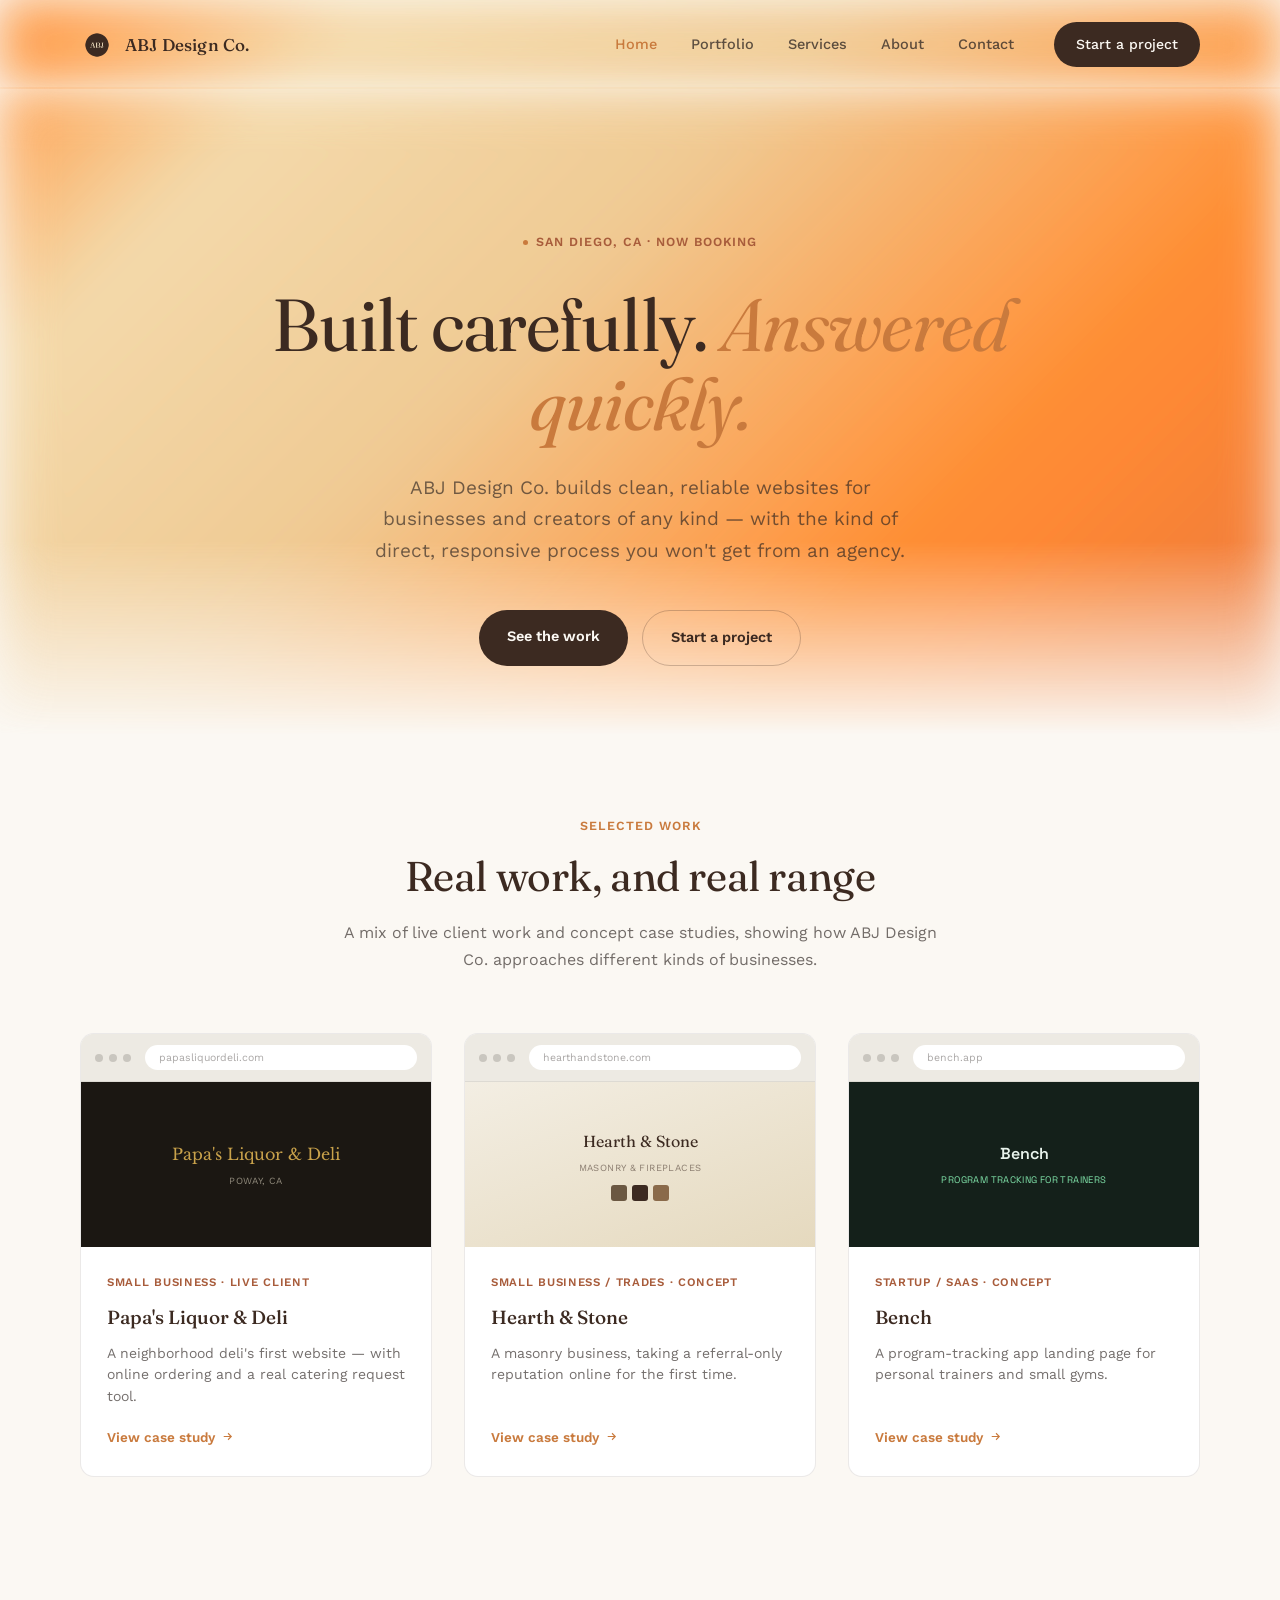
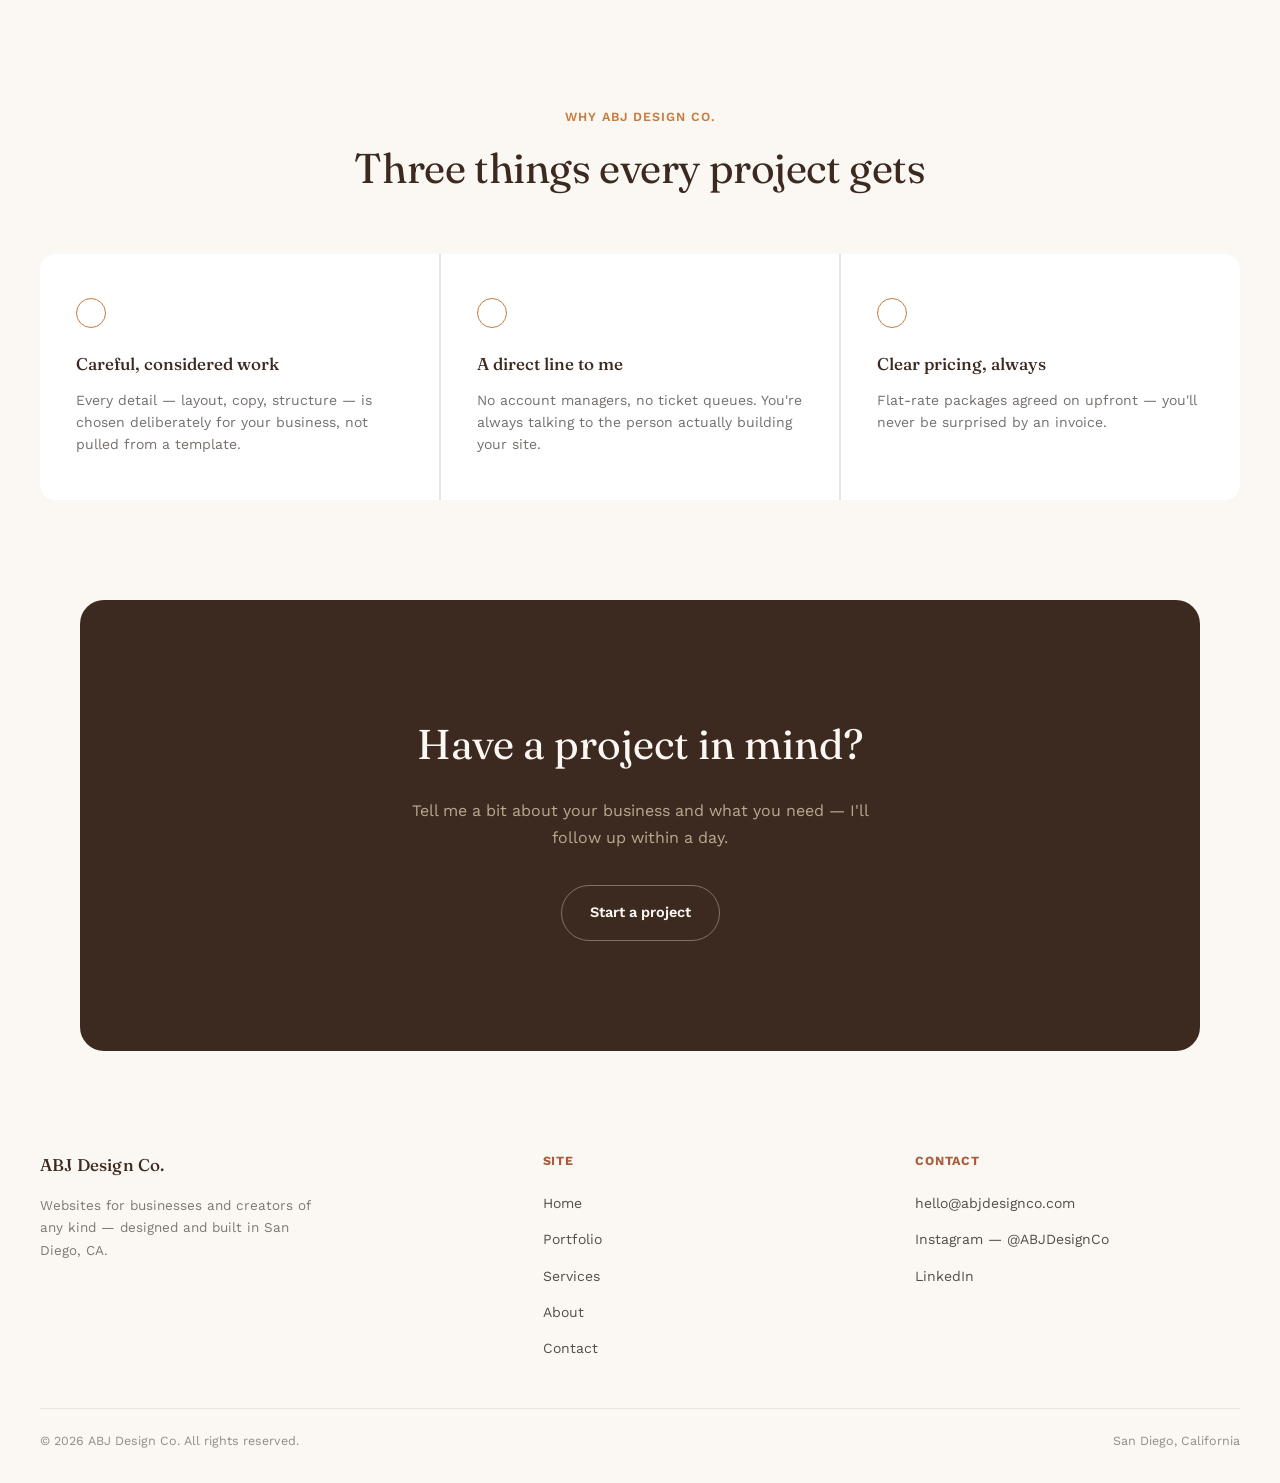
==== index.html @ 0cc5544b "Update index.html" ====
<!DOCTYPE html>
<html lang="en">
<head>
<meta charset="UTF-8">
<meta name="viewport" content="width=device-width, initial-scale=1.0">
<title>ABJ Design Co. — Built carefully. Answered quickly.</title>
<link rel="preconnect" href="https://fonts.googleapis.com">
<link href="https://fonts.googleapis.com/css2?family=Fraunces:ital,opsz,wght@0,9..144,300;0,9..144,400;0,9..144,500;0,9..144,600;1,9..144,400;1,9..144,500&family=Work+Sans:wght@300;400;500;600;700&family=Libre+Baskerville:ital,wght@0,400;0,700&family=Space+Grotesk:wght@400;500;600;700&display=swap" rel="stylesheet">
<style>
  :root{
    --espresso:#3C2A21; --deep-espresso:#241812; --warm-sand:#E4D3B4; --soft-tan:#D9C09C;
    --amber:#C97A3D; --muted-clay:#A85C3B; --cream:#FBF8F3; --charcoal:#2B2320;
    --paper:#FFFFFF; --line:rgba(60,42,33,0.10);
    --pd-gold:#C9A24B; --pd-dark:#1B1712;
    --bn-bg:#14201A; --bn-mint:#7FE0A8; --bn-text:#E8F3EC;

    /* semantic UI roles — aliased to the palette above by default (light mode).
       These are what get flipped for dark mode further down; the raw palette
       colors above stay fixed so the hero/header ombré never changes. */
    --ink:var(--espresso);
    --ink-invert:var(--cream);
    --ink-hover:var(--deep-espresso);
    --text-secondary:var(--charcoal);
    --surface-card:var(--paper);
    --border:var(--line);
    --border-strong:rgba(60,42,33,0.25);
    --header-wash:rgba(251,248,243,0.6);
    --banner-subtext:var(--warm-sand);
    --banner-outline-border:rgba(248,242,231,0.35);
    --banner-hover-overlay:rgba(255,255,255,0.06);
  }
  @media (prefers-color-scheme: dark){
    :root{
      --ink:#F1E4C8;
      --ink-invert:#15110D;
      --ink-hover:#E4D3B4;
      --text-secondary:#D9CBB3;
      --surface-card:#221A14;
      --border:rgba(228,211,180,0.14);
      --border-strong:rgba(228,211,180,0.28);
      --header-wash:rgba(21,17,13,0.55);
      --banner-subtext:#2A1D15;
      --banner-outline-border:rgba(42,29,21,0.4);
      --banner-hover-overlay:rgba(0,0,0,0.08);
    }
  }
  *{margin:0;padding:0;box-sizing:border-box;}
  html{scroll-behavior:smooth;}
  body{background:var(--ink-invert);color:var(--text-secondary);font-family:'Work Sans',sans-serif;line-height:1.65;-webkit-font-smoothing:antialiased;transition:background .3s ease, color .3s ease;}
  h1,h2,h3,.logo-word{font-family:'Fraunces',serif;}
  a{text-decoration:none;color:inherit;}
  .wrap{max-width:1200px;margin:0 auto;padding:0 40px;}
  a:focus-visible, button:focus-visible{outline:2px solid var(--amber);outline-offset:3px;}
  @media (prefers-reduced-motion: reduce){*{animation:none !important;transition:none !important;}}

  header{position:sticky;top:0;z-index:50;background:var(--header-wash);overflow:hidden;transition:background .3s ease;}
  header::before{
    content:'';position:absolute;inset:0;z-index:-1;
    background:linear-gradient(135deg, var(--amber) 0%, var(--warm-sand) 14%, var(--soft-tan) 32%, var(--amber) 55%, var(--muted-clay) 78%, var(--espresso) 100%);
    background-repeat:no-repeat;
    background-size:100% 1400px;
    background-position:center 0px;
    opacity:0.78;
    filter:blur(26px) saturate(190%);
    animation:blendShiftHeader 34s ease-in-out infinite;
  }
  .header-inner{display:flex;align-items:center;justify-content:space-between;padding:22px 40px;max-width:1200px;margin:0 auto;}
  .logo{display:flex;align-items:center;gap:11px;}
  .logo-badge{width:34px;height:34px;border-radius:50%;object-fit:cover;flex-shrink:0;}
  .logo-word{font-size:17px;font-weight:500;letter-spacing:0.01em;color:var(--ink);}
  nav{display:flex;align-items:center;gap:40px;}
  nav ul{list-style:none;display:flex;gap:34px;}
  nav a{font-size:14.5px;font-weight:500;color:var(--text-secondary);opacity:0.75;transition:opacity .2s ease;}
  nav a.active{opacity:1;color:var(--amber);}
  nav a:not(.nav-cta):hover{opacity:1;}
  .nav-cta{background:var(--ink);color:var(--ink-invert) !important;opacity:1 !important;padding:11px 22px;border-radius:100px;font-size:14px;transition:background .2s ease;}
  .nav-cta:hover{background:var(--ink-hover);}
  .mobile-toggle{display:none;background:none;border:none;cursor:pointer;padding:6px;}
  .mobile-toggle span{display:block;width:22px;height:1.5px;background:var(--ink);margin:5px 0;transition:transform .25s ease, opacity .2s ease;}
  .mobile-toggle.open span:nth-child(1){transform:translateY(6.5px) rotate(45deg);}
  .mobile-toggle.open span:nth-child(2){opacity:0;}
  .mobile-toggle.open span:nth-child(3){transform:translateY(-6.5px) rotate(-45deg);}
  .mobile-nav{display:none;flex-direction:column;padding:8px 40px 28px;border-top:1px solid var(--border);background:var(--ink-invert);}
  .mobile-nav.open{display:flex;}
  .mobile-nav a{padding:14px 0;font-size:15.5px;font-weight:500;color:var(--ink);border-bottom:1px solid var(--border);}
  .mobile-nav a.active{color:var(--amber);}
  .mobile-nav a.nav-cta{border-bottom:none;text-align:center;background:var(--ink);color:var(--ink-invert) !important;border-radius:100px;padding:14px;margin-top:16px;}

  .hero{padding:140px 40px 110px;text-align:center;position:relative;overflow:hidden;isolation:isolate;margin-top:-2px;}
  .eyebrow{display:inline-flex;align-items:center;gap:8px;font-size:12.5px;letter-spacing:0.08em;text-transform:uppercase;color:var(--muted-clay);font-weight:600;margin-bottom:32px;}
  .eyebrow-dot{width:5px;height:5px;border-radius:50%;background:var(--amber);}
  .hero h1{font-size:clamp(2.6rem,6vw,4.6rem);font-weight:400;line-height:1.08;color:var(--ink);max-width:820px;margin:0 auto 28px;letter-spacing:-0.015em;}
  .hero h1 .accent{font-style:italic;color:var(--amber);font-weight:400;}
  .hero p.lede{font-size:19px;color:var(--text-secondary);opacity:0.65;max-width:540px;margin:0 auto 44px;font-weight:400;}
  .hero-actions{display:flex;gap:14px;justify-content:center;flex-wrap:wrap;}
  .btn{display:inline-block;padding:15px 28px;font-size:14.5px;font-weight:600;border-radius:100px;transition:all .2s ease;}
  .btn-primary{background:var(--ink);color:var(--ink-invert);}
  .btn-primary:hover{background:var(--ink-hover);transform:translateY(-1px);}
  .btn-outline{border:1.5px solid var(--border-strong);color:var(--ink);}
  .btn-outline:hover{border-color:var(--ink);background:var(--surface-card);}

  /* --- hero ombré color blend background: uses the EXACT same gradient,
     background-size, and horizontal position as header::before, just offset
     vertically by the header's own height — so the two are truly one
     continuous image cut into two boxes, not two separately-faded blocks --- */
  .hero-blend{
    position:absolute;inset:0;z-index:-1;
    background:linear-gradient(135deg, var(--amber) 0%, var(--warm-sand) 14%, var(--soft-tan) 32%, var(--amber) 55%, var(--muted-clay) 78%, var(--espresso) 100%);
    background-repeat:no-repeat;
    background-size:100% 1400px;
    background-position:center -92px;
    opacity:0.78;
    filter:blur(26px) saturate(190%);
    animation:blendShiftHero 34s ease-in-out infinite;
    -webkit-mask-image:linear-gradient(to bottom, black 0%, black 66%, transparent 94%);
    mask-image:linear-gradient(to bottom, black 0%, black 66%, transparent 94%);
  }
  @keyframes blendShiftHeader{
    0%{background-position:center 0px;}
    50%{background-position:center 10px;}
    100%{background-position:center 0px;}
  }
  @keyframes blendShiftHero{
    0%{background-position:center -92px;}
    50%{background-position:center -82px;}
    100%{background-position:center -92px;}
  }

  .section-head{max-width:600px;margin:0 auto 60px;text-align:center;}
  .section-tag{font-size:12.5px;font-weight:600;letter-spacing:0.08em;text-transform:uppercase;color:var(--amber);margin-bottom:16px;display:block;}
  .section-head h2{font-size:clamp(1.9rem,3.6vw,2.6rem);color:var(--ink);font-weight:400;line-height:1.2;letter-spacing:-0.01em;}
  .section-head p{margin-top:18px;opacity:0.65;font-size:16px;}

  .work{padding:40px 40px 130px;}
  .work-grid{display:grid;grid-template-columns:repeat(3,1fr);gap:32px;max-width:1200px;margin:0 auto;}
  .work-card{background:var(--surface-card);border:1px solid var(--border);border-radius:14px;overflow:hidden;transition:transform .3s ease, box-shadow .3s ease;display:flex;flex-direction:column;}
  .work-card:hover{transform:translateY(-5px);box-shadow:0 24px 48px rgba(60,42,33,0.10);}

  /* browser-frame mockup */
  .browser{background:#EDEAE3;}
  .browser-bar{display:flex;align-items:center;gap:6px;padding:11px 14px;background:#EDEAE3;border-bottom:1px solid rgba(43,35,32,0.08);}
  .browser-dot{width:8px;height:8px;border-radius:50%;background:rgba(43,35,32,0.18);}
  .browser-url{flex:1;margin-left:8px;background:#fff;border-radius:20px;padding:4px 14px;font-size:10.5px;color:rgba(43,35,32,0.4);font-family:'Work Sans';white-space:nowrap;overflow:hidden;text-overflow:ellipsis;}
  .browser-screen{height:165px;position:relative;overflow:hidden;}

  /* mini-preview content per case study */
  .mini-pd{background:var(--pd-dark);height:100%;display:flex;flex-direction:column;align-items:center;justify-content:center;text-align:center;padding:14px;}
  .mini-pd .n{font-family:'Libre Baskerville',serif;color:var(--pd-gold);font-size:16px;margin-bottom:5px;}
  .mini-pd .t{color:rgba(243,234,211,0.55);font-size:9.5px;letter-spacing:0.04em;text-transform:uppercase;}

  .mini-hs{background:linear-gradient(160deg,#F3EEE3,#E5D9BE);height:100%;display:flex;flex-direction:column;align-items:center;justify-content:center;text-align:center;padding:14px;}
  .mini-hs .n{font-family:'Fraunces',serif;color:var(--espresso);font-size:16px;margin-bottom:5px;}
  .mini-hs .t{color:rgba(60,42,33,0.55);font-size:9.5px;letter-spacing:0.04em;text-transform:uppercase;}
  .mini-hs .swatches{display:flex;gap:5px;margin-top:10px;}
  .mini-hs .sw{width:16px;height:16px;border-radius:3px;}

  .mini-bn{background:var(--bn-bg);height:100%;display:flex;flex-direction:column;align-items:center;justify-content:center;text-align:center;padding:14px;font-family:'Space Grotesk',sans-serif;}
  .mini-bn .n{color:var(--bn-text);font-size:16px;font-weight:600;margin-bottom:5px;}
  .mini-bn .t{color:var(--bn-mint);font-size:9.5px;letter-spacing:0.04em;text-transform:uppercase;}

  .work-body{padding:26px 26px 28px;flex:1;display:flex;flex-direction:column;}
  .work-tag{font-size:11.5px;text-transform:uppercase;letter-spacing:0.06em;color:var(--muted-clay);font-weight:600;margin-bottom:10px;}
  .work-body h3{font-size:19px;color:var(--ink);font-weight:500;margin-bottom:9px;}
  .work-body p{font-size:14px;opacity:0.65;flex:1;line-height:1.55;}
  .work-link{margin-top:18px;font-size:13.5px;font-weight:600;color:var(--amber);display:inline-flex;align-items:center;gap:6px;}
  .work-link svg{width:13px;height:13px;transition:transform .2s ease;}
  .work-card:hover .work-link svg{transform:translateX(3px);}

  .how{padding:100px 40px;}
  .how-grid{display:grid;grid-template-columns:repeat(3,1fr);gap:2px;max-width:1200px;margin:0 auto;background:var(--border);border-radius:14px;overflow:hidden;}
  .how-item{background:var(--surface-card);padding:44px 36px;}
  .how-mark{width:30px;height:30px;border-radius:50%;border:1.5px solid var(--amber);margin-bottom:22px;}
  .how-item h3{font-size:17px;color:var(--ink);font-weight:500;margin-bottom:11px;}
  .how-item p{font-size:14px;opacity:0.65;line-height:1.6;}

  .cta-banner{padding:110px 40px;text-align:center;background:var(--ink);color:var(--ink-invert);border-radius:24px;max-width:1200px;margin:0 auto 40px;transition:background .3s ease, color .3s ease;}
  .cta-banner h2{font-size:clamp(1.9rem,3.8vw,2.6rem);font-weight:400;margin-bottom:20px;}
  .cta-banner p{max-width:460px;margin:0 auto 34px;opacity:0.75;color:var(--banner-subtext);font-size:16px;}
  .cta-banner .btn-outline{border-color:var(--banner-outline-border);color:var(--ink-invert);}
  .cta-banner .btn-outline:hover{border-color:var(--ink-invert);background:var(--banner-hover-overlay);}

  footer{padding:60px 40px 32px;}
  .footer-grid{max-width:1200px;margin:0 auto;display:grid;grid-template-columns:1.4fr 1fr 1fr;gap:48px;padding-bottom:36px;border-bottom:1px solid var(--border);}
  .footer-brand p{margin-top:14px;font-size:13.5px;opacity:0.6;max-width:280px;line-height:1.7;}
  footer h4{font-size:12.5px;text-transform:uppercase;letter-spacing:0.06em;color:var(--muted-clay);margin-bottom:18px;}
  footer ul{list-style:none;}
  footer li{margin-bottom:10px;}
  footer a{font-size:14px;opacity:0.8;}
  footer a:hover{opacity:1;color:var(--amber);}
  .footer-bottom{max-width:1200px;margin:0 auto;padding-top:22px;display:flex;justify-content:space-between;font-size:12.5px;opacity:0.5;flex-wrap:wrap;gap:12px;}

  @media (max-width:900px){
    nav{display:none;} .mobile-toggle{display:block;} .header-inner{padding:18px 24px;} .mobile-nav{padding:8px 24px 24px;}
    .hero{padding:64px 24px 48px;}
    .section-head{margin-bottom:36px;}
    .work{padding:16px 24px 56px;}
    .how{padding:56px 24px;}
    .cta-banner{padding:56px 24px;}
    footer{padding:40px 24px 24px;}
    .work-grid,.how-grid{grid-template-columns:1fr;}
    .footer-grid{grid-template-columns:1fr;gap:32px;}
    .cta-banner{border-radius:0;margin:0;}
  }
</style>
</head>
<body>

<header>
  <div class="header-inner">
    <a href="index.html" class="logo">
      <img src="images/abj-icon-mark.png" alt="ABJ Design Co. logo" class="logo-badge">
      <span class="logo-word">ABJ Design Co.</span>
    </a>
    <nav>
      <ul>
        <li><a href="index.html" class="active">Home</a></li>
        <li><a href="portfolio.html">Portfolio</a></li>
        <li><a href="services.html">Services</a></li>
        <li><a href="about.html">About</a></li>
        <li><a href="contact.html">Contact</a></li>
      </ul>
      <a href="contact.html" class="nav-cta">Start a project</a>
    </nav>
    <button class="mobile-toggle" aria-label="Menu" aria-expanded="false" aria-controls="mobile-nav"><span></span><span></span><span></span></button>
  </div>
  <div class="mobile-nav" id="mobile-nav">
    <a href="index.html" class="active">Home</a>
    <a href="portfolio.html">Portfolio</a>
    <a href="services.html">Services</a>
    <a href="about.html">About</a>
    <a href="contact.html">Contact</a>
    <a href="contact.html" class="nav-cta">Start a project</a>
  </div>
</header>

<main>

<section class="hero">
  <div class="hero-blend" aria-hidden="true"></div>
  <span class="eyebrow"><span class="eyebrow-dot"></span>San Diego, CA · Now booking</span>
  <h1>Built carefully. <span class="accent">Answered quickly.</span></h1>
  <p class="lede">ABJ Design Co. builds clean, reliable websites for businesses and creators of any kind — with the kind of direct, responsive process you won't get from an agency.</p>
  <div class="hero-actions">
    <a href="portfolio.html" class="btn btn-primary">See the work</a>
    <a href="contact.html" class="btn btn-outline">Start a project</a>
  </div>
</section>

<section class="work">
  <div class="wrap">
    <div class="section-head">
      <span class="section-tag">Selected work</span>
      <h2>Real work, and real range</h2>
      <p>A mix of live client work and concept case studies, showing how ABJ Design Co. approaches different kinds of businesses.</p>
    </div>
    <div class="work-grid">

      <a href="portfolio.html#papas" class="work-card">
        <div class="browser">
          <div class="browser-bar">
            <div class="browser-dot"></div><div class="browser-dot"></div><div class="browser-dot"></div>
            <div class="browser-url">papasliquordeli.com</div>
          </div>
          <div class="browser-screen">
            <div class="mini-pd">
              <div class="n">Papa's Liquor & Deli</div>
              <div class="t">Poway, CA</div>
            </div>
          </div>
        </div>
        <div class="work-body">
          <span class="work-tag">Small business · Live client</span>
          <h3>Papa's Liquor & Deli</h3>
          <p>A neighborhood deli's first website — with online ordering and a real catering request tool.</p>
          <span class="work-link">View case study <svg viewBox="0 0 24 24" fill="none" stroke="currentColor" stroke-width="2"><path d="M5 12h14M13 6l6 6-6 6"/></svg></span>
        </div>
      </a>

      <a href="portfolio.html#hearth-stone" class="work-card">
        <div class="browser">
          <div class="browser-bar">
            <div class="browser-dot"></div><div class="browser-dot"></div><div class="browser-dot"></div>
            <div class="browser-url">hearthandstone.com</div>
          </div>
          <div class="browser-screen">
            <div class="mini-hs">
              <div class="n">Hearth & Stone</div>
              <div class="t">Masonry & Fireplaces</div>
              <div class="swatches">
                <div class="sw" style="background:#6B5842;"></div>
                <div class="sw" style="background:#3C2A21;"></div>
                <div class="sw" style="background:#8A6A4A;"></div>
              </div>
            </div>
          </div>
        </div>
        <div class="work-body">
          <span class="work-tag">Small business / trades · Concept</span>
          <h3>Hearth & Stone</h3>
          <p>A masonry business, taking a referral-only reputation online for the first time.</p>
          <span class="work-link">View case study <svg viewBox="0 0 24 24" fill="none" stroke="currentColor" stroke-width="2"><path d="M5 12h14M13 6l6 6-6 6"/></svg></span>
        </div>
      </a>

      <a href="portfolio.html#bench" class="work-card">
        <div class="browser">
          <div class="browser-bar">
            <div class="browser-dot"></div><div class="browser-dot"></div><div class="browser-dot"></div>
            <div class="browser-url">bench.app</div>
          </div>
          <div class="browser-screen">
            <div class="mini-bn">
              <div class="n">Bench</div>
              <div class="t">Program tracking for trainers</div>
            </div>
          </div>
        </div>
        <div class="work-body">
          <span class="work-tag">Startup / SaaS · Concept</span>
          <h3>Bench</h3>
          <p>A program-tracking app landing page for personal trainers and small gyms.</p>
          <span class="work-link">View case study <svg viewBox="0 0 24 24" fill="none" stroke="currentColor" stroke-width="2"><path d="M5 12h14M13 6l6 6-6 6"/></svg></span>
        </div>
      </a>

    </div>
  </div>
</section>

<section class="how">
  <div class="wrap">
    <div class="section-head">
      <span class="section-tag">Why ABJ Design Co.</span>
      <h2>Three things every project gets</h2>
    </div>
  </div>
  <div class="how-grid">
    <div class="how-item">
      <div class="how-mark"></div>
      <h3>Careful, considered work</h3>
      <p>Every detail — layout, copy, structure — is chosen deliberately for your business, not pulled from a template.</p>
    </div>
    <div class="how-item">
      <div class="how-mark"></div>
      <h3>A direct line to me</h3>
      <p>No account managers, no ticket queues. You're always talking to the person actually building your site.</p>
    </div>
    <div class="how-item">
      <div class="how-mark"></div>
      <h3>Clear pricing, always</h3>
      <p>Flat-rate packages agreed on upfront — you'll never be surprised by an invoice.</p>
    </div>
  </div>
</section>

<div class="wrap">
  <section class="cta-banner">
    <h2>Have a project in mind?</h2>
    <p>Tell me a bit about your business and what you need — I'll follow up within a day.</p>
    <a href="contact.html" class="btn btn-outline">Start a project</a>
  </section>
</div>

</main>

<footer>
  <div class="footer-grid">
    <div class="footer-brand">
      <span class="logo-word">ABJ Design Co.</span>
      <p>Websites for businesses and creators of any kind — designed and built in San Diego, CA.</p>
    </div>
    <div>
      <h4>Site</h4>
      <ul>
        <li><a href="index.html">Home</a></li>
        <li><a href="portfolio.html">Portfolio</a></li>
        <li><a href="services.html">Services</a></li>
        <li><a href="about.html">About</a></li>
        <li><a href="contact.html">Contact</a></li>
      </ul>
    </div>
    <div>
      <h4>Contact</h4>
      <ul>
        <li><a href="mailto:hello@abjdesignco.com">hello@abjdesignco.com</a></li>
        <li><a href="#">Instagram — @ABJDesignCo</a></li>
        <li><a href="#">LinkedIn</a></li>
      </ul>
    </div>
  </div>
  <div class="footer-bottom">
    <span>© 2026 ABJ Design Co. All rights reserved.</span>
    <span>San Diego, California</span>
  </div>
</footer>

<script>
  var toggleBtn = document.querySelector('.mobile-toggle');
  var mobileNav = document.getElementById('mobile-nav');
  toggleBtn.addEventListener('click', function(){
    var isOpen = mobileNav.classList.toggle('open');
    toggleBtn.classList.toggle('open', isOpen);
    toggleBtn.setAttribute('aria-expanded', isOpen ? 'true' : 'false');
  });
</script>
</body>
</html>
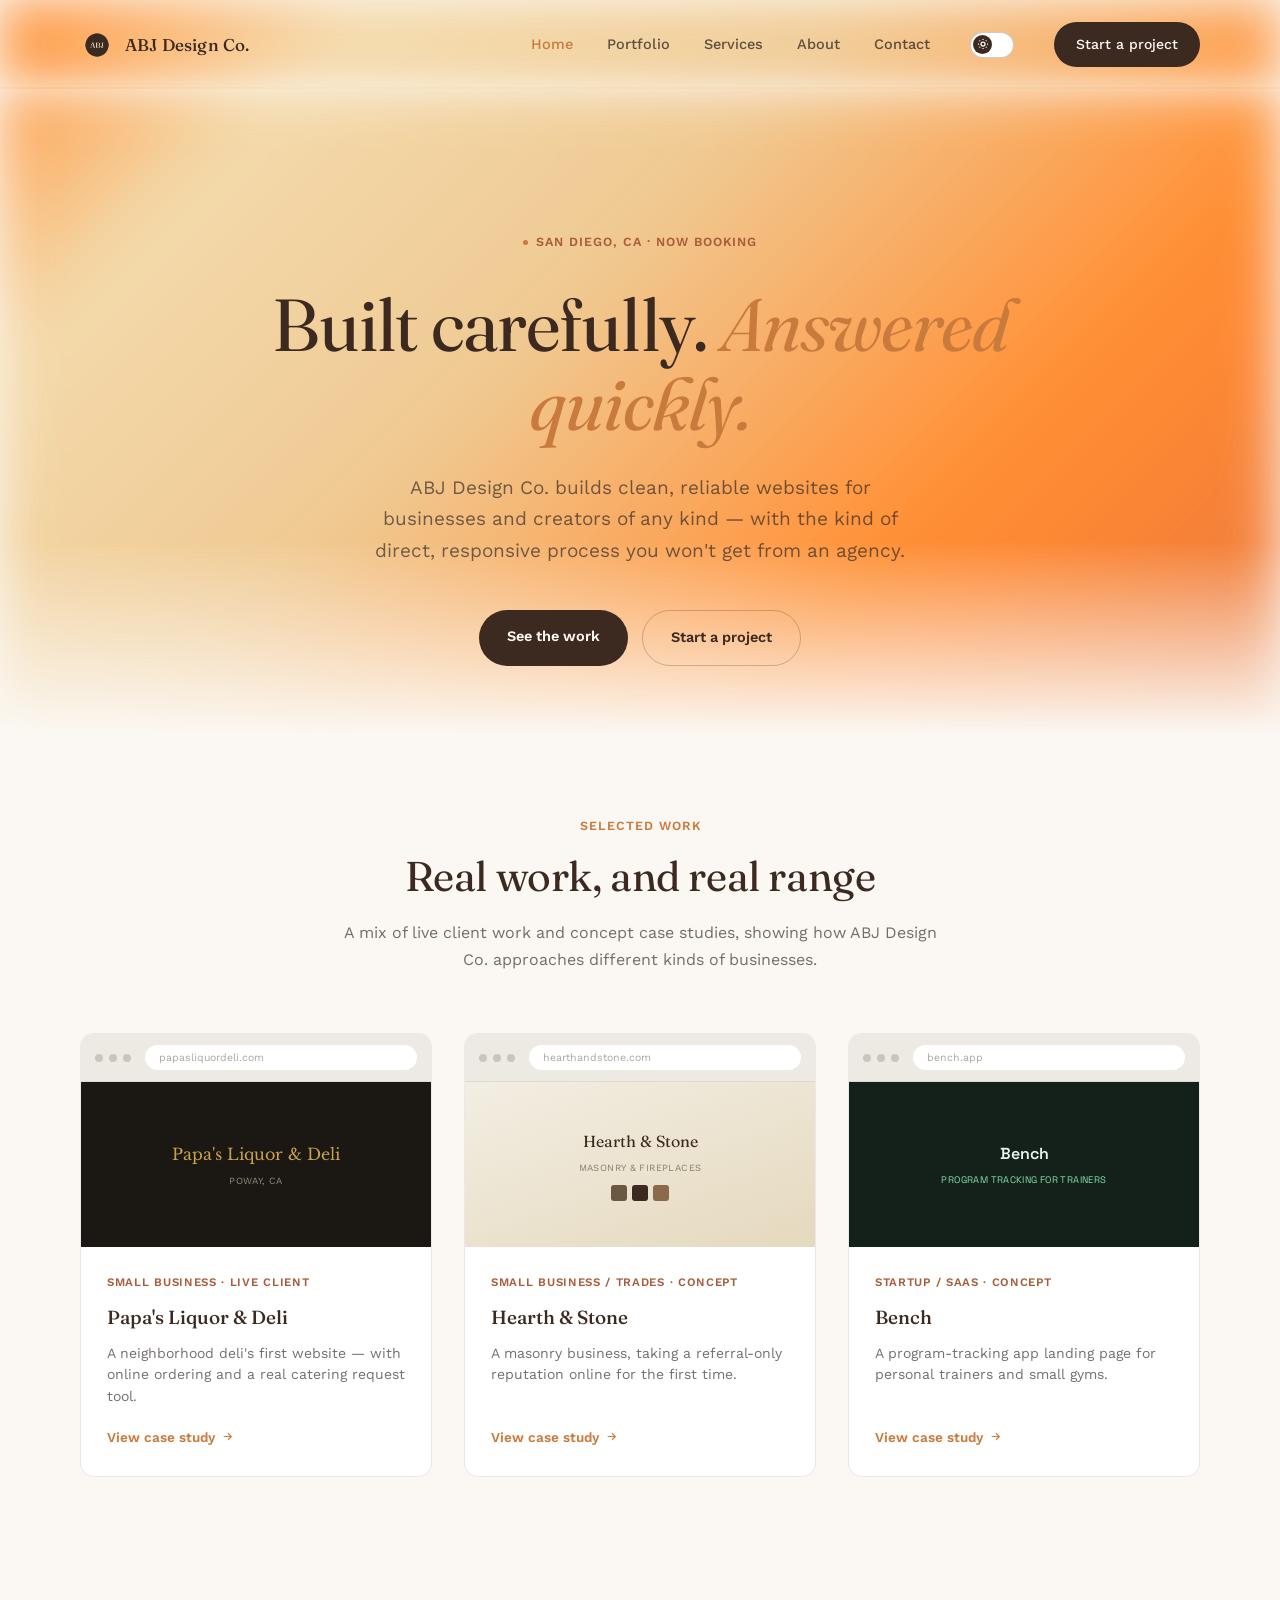
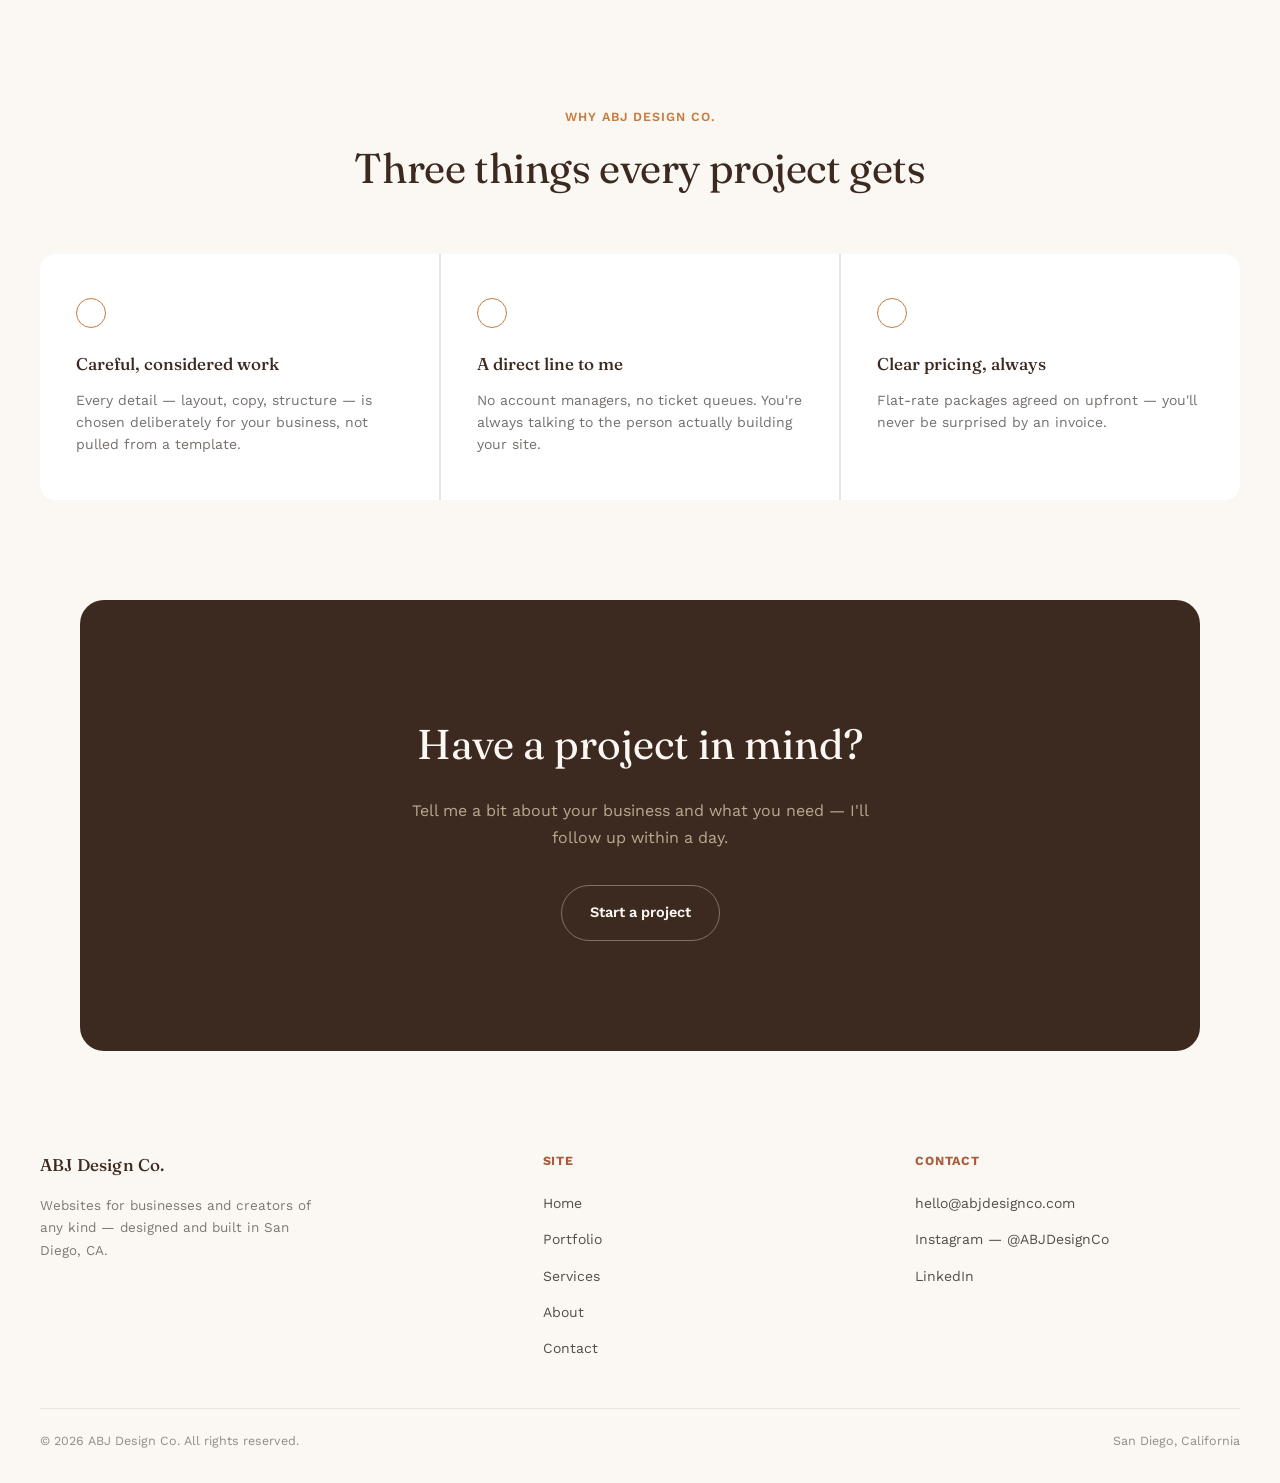
==== commit e8129196: "Update index.html" ====
--- a/index.html
+++ b/index.html
@@ -30,7 +30,7 @@
     --banner-hover-overlay:rgba(255,255,255,0.06);
   }
   @media (prefers-color-scheme: dark){
-    :root{
+    :root:not([data-theme="light"]){
       --ink:#F1E4C8;
       --ink-invert:#15110D;
       --ink-hover:#E4D3B4;
@@ -44,6 +44,20 @@
       --banner-hover-overlay:rgba(0,0,0,0.08);
     }
   }
+  /* manual override via the theme toggle — wins regardless of system setting */
+  :root[data-theme="dark"]{
+    --ink:#F1E4C8;
+    --ink-invert:#15110D;
+    --ink-hover:#E4D3B4;
+    --text-secondary:#D9CBB3;
+    --surface-card:#221A14;
+    --border:rgba(228,211,180,0.14);
+    --border-strong:rgba(228,211,180,0.28);
+    --header-wash:rgba(21,17,13,0.55);
+    --banner-subtext:#2A1D15;
+    --banner-outline-border:rgba(42,29,21,0.4);
+    --banner-hover-overlay:rgba(0,0,0,0.08);
+  }
   *{margin:0;padding:0;box-sizing:border-box;}
   html{scroll-behavior:smooth;}
   body{background:var(--ink-invert);color:var(--text-secondary);font-family:'Work Sans',sans-serif;line-height:1.65;-webkit-font-smoothing:antialiased;transition:background .3s ease, color .3s ease;}
@@ -75,6 +89,26 @@
   nav a:not(.nav-cta):hover{opacity:1;}
   .nav-cta{background:var(--ink);color:var(--ink-invert) !important;opacity:1 !important;padding:11px 22px;border-radius:100px;font-size:14px;transition:background .2s ease;}
   .nav-cta:hover{background:var(--ink-hover);}
+  .theme-toggle{
+    position:relative;width:44px;height:26px;border-radius:100px;border:1.5px solid var(--border-strong);
+    background:var(--surface-card);cursor:pointer;flex-shrink:0;padding:0;transition:background .3s ease, border-color .3s ease;
+  }
+  .theme-toggle .knob{
+    position:absolute;top:2px;left:2px;width:19px;height:19px;border-radius:50%;background:var(--ink);
+    display:flex;align-items:center;justify-content:center;transition:transform .3s ease, background .3s ease;
+  }
+  :root[data-theme="dark"] .theme-toggle .knob{transform:translateX(18px);}
+  @media (prefers-color-scheme: dark){
+    :root:not([data-theme="light"]) .theme-toggle .knob{transform:translateX(18px);}
+  }
+  .theme-toggle .knob svg{width:12px;height:12px;color:var(--ink-invert);}
+  .theme-toggle .icon-moon{display:none;}
+  :root[data-theme="dark"] .theme-toggle .icon-sun{display:none;}
+  :root[data-theme="dark"] .theme-toggle .icon-moon{display:block;}
+  @media (prefers-color-scheme: dark){
+    :root:not([data-theme="light"]) .theme-toggle .icon-sun{display:none;}
+    :root:not([data-theme="light"]) .theme-toggle .icon-moon{display:block;}
+  }
   .mobile-toggle{display:none;background:none;border:none;cursor:pointer;padding:6px;}
   .mobile-toggle span{display:block;width:22px;height:1.5px;background:var(--ink);margin:5px 0;transition:transform .25s ease, opacity .2s ease;}
   .mobile-toggle.open span:nth-child(1){transform:translateY(6.5px) rotate(45deg);}
@@ -85,6 +119,7 @@
   .mobile-nav a{padding:14px 0;font-size:15.5px;font-weight:500;color:var(--ink);border-bottom:1px solid var(--border);}
   .mobile-nav a.active{color:var(--amber);}
   .mobile-nav a.nav-cta{border-bottom:none;text-align:center;background:var(--ink);color:var(--ink-invert) !important;border-radius:100px;padding:14px;margin-top:16px;}
+  .mobile-theme-row{display:flex;align-items:center;justify-content:space-between;padding:14px 0;border-bottom:1px solid var(--border);font-size:15.5px;font-weight:500;color:var(--ink);}
 
   .hero{padding:140px 40px 110px;text-align:center;position:relative;overflow:hidden;isolation:isolate;margin-top:-2px;}
   .eyebrow{display:inline-flex;align-items:center;gap:8px;font-size:12.5px;letter-spacing:0.08em;text-transform:uppercase;color:var(--muted-clay);font-weight:600;margin-bottom:32px;}
@@ -219,6 +254,12 @@
         <li><a href="about.html">About</a></li>
         <li><a href="contact.html">Contact</a></li>
       </ul>
+      <button class="theme-toggle" id="themeToggle" aria-label="Toggle dark mode" type="button">
+        <span class="knob">
+          <svg class="icon-sun" viewBox="0 0 24 24" fill="none" stroke="currentColor" stroke-width="2.5"><circle cx="12" cy="12" r="4"/><path d="M12 2v2M12 20v2M4.9 4.9l1.4 1.4M17.7 17.7l1.4 1.4M2 12h2M20 12h2M4.9 19.1l1.4-1.4M17.7 6.3l1.4-1.4"/></svg>
+          <svg class="icon-moon" viewBox="0 0 24 24" fill="currentColor"><path d="M20.5 14.5A8.5 8.5 0 019.5 3.5a.5.5 0 00-.6-.6A9.5 9.5 0 1021.1 15.1a.5.5 0 00-.6-.6z"/></svg>
+        </span>
+      </button>
       <a href="contact.html" class="nav-cta">Start a project</a>
     </nav>
     <button class="mobile-toggle" aria-label="Menu" aria-expanded="false" aria-controls="mobile-nav"><span></span><span></span><span></span></button>
@@ -229,6 +270,15 @@
     <a href="services.html">Services</a>
     <a href="about.html">About</a>
     <a href="contact.html">Contact</a>
+    <div class="mobile-theme-row">
+      <span>Dark mode</span>
+      <button class="theme-toggle" id="themeToggleMobile" aria-label="Toggle dark mode" type="button">
+        <span class="knob">
+          <svg class="icon-sun" viewBox="0 0 24 24" fill="none" stroke="currentColor" stroke-width="2.5"><circle cx="12" cy="12" r="4"/><path d="M12 2v2M12 20v2M4.9 4.9l1.4 1.4M17.7 17.7l1.4 1.4M2 12h2M20 12h2M4.9 19.1l1.4-1.4M17.7 6.3l1.4-1.4"/></svg>
+          <svg class="icon-moon" viewBox="0 0 24 24" fill="currentColor"><path d="M20.5 14.5A8.5 8.5 0 019.5 3.5a.5.5 0 00-.6-.6A9.5 9.5 0 1021.1 15.1a.5.5 0 00-.6-.6z"/></svg>
+        </span>
+      </button>
+    </div>
     <a href="contact.html" class="nav-cta">Start a project</a>
   </div>
 </header>
@@ -402,6 +452,41 @@
     toggleBtn.classList.toggle('open', isOpen);
     toggleBtn.setAttribute('aria-expanded', isOpen ? 'true' : 'false');
   });
+
+  (function(){
+    var root = document.documentElement;
+    var STORAGE_KEY = 'abj-theme';
+    var systemDark = window.matchMedia('(prefers-color-scheme: dark)');
+
+    function currentTheme(){
+      var saved = localStorage.getItem(STORAGE_KEY);
+      if (saved === 'dark' || saved === 'light') return saved;
+      return systemDark.matches ? 'dark' : 'light';
+    }
+
+    function applyTheme(theme){
+      root.setAttribute('data-theme', theme);
+    }
+
+    // apply saved/system theme immediately on load
+    applyTheme(currentTheme());
+
+    // if the person hasn't manually chosen, keep following the system setting live
+    systemDark.addEventListener('change', function(){
+      if (!localStorage.getItem(STORAGE_KEY)) applyTheme(currentTheme());
+    });
+
+    function toggleTheme(){
+      var next = currentTheme() === 'dark' ? 'light' : 'dark';
+      localStorage.setItem(STORAGE_KEY, next);
+      applyTheme(next);
+    }
+
+    var desktopToggle = document.getElementById('themeToggle');
+    var mobileThemeToggle = document.getElementById('themeToggleMobile');
+    if (desktopToggle) desktopToggle.addEventListener('click', toggleTheme);
+    if (mobileThemeToggle) mobileThemeToggle.addEventListener('click', toggleTheme);
+  })();
 </script>
 </body>
 </html>
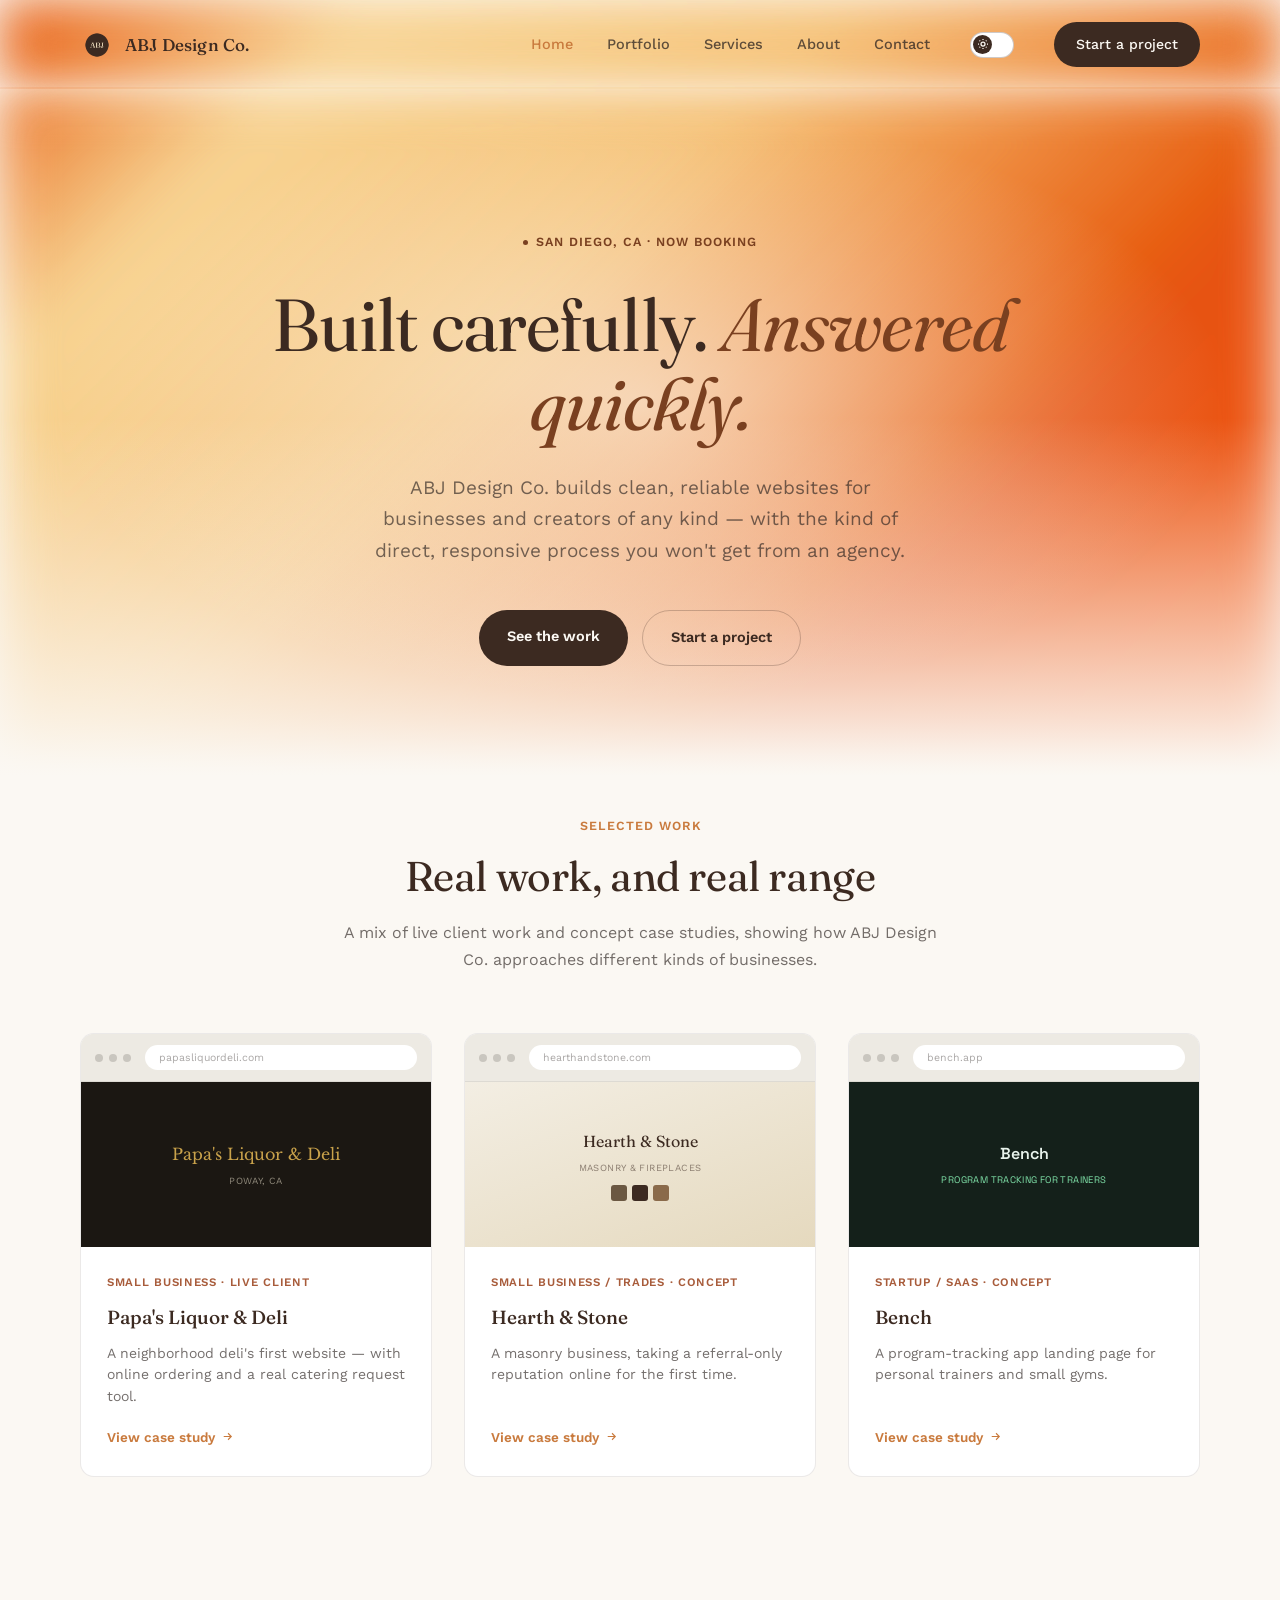
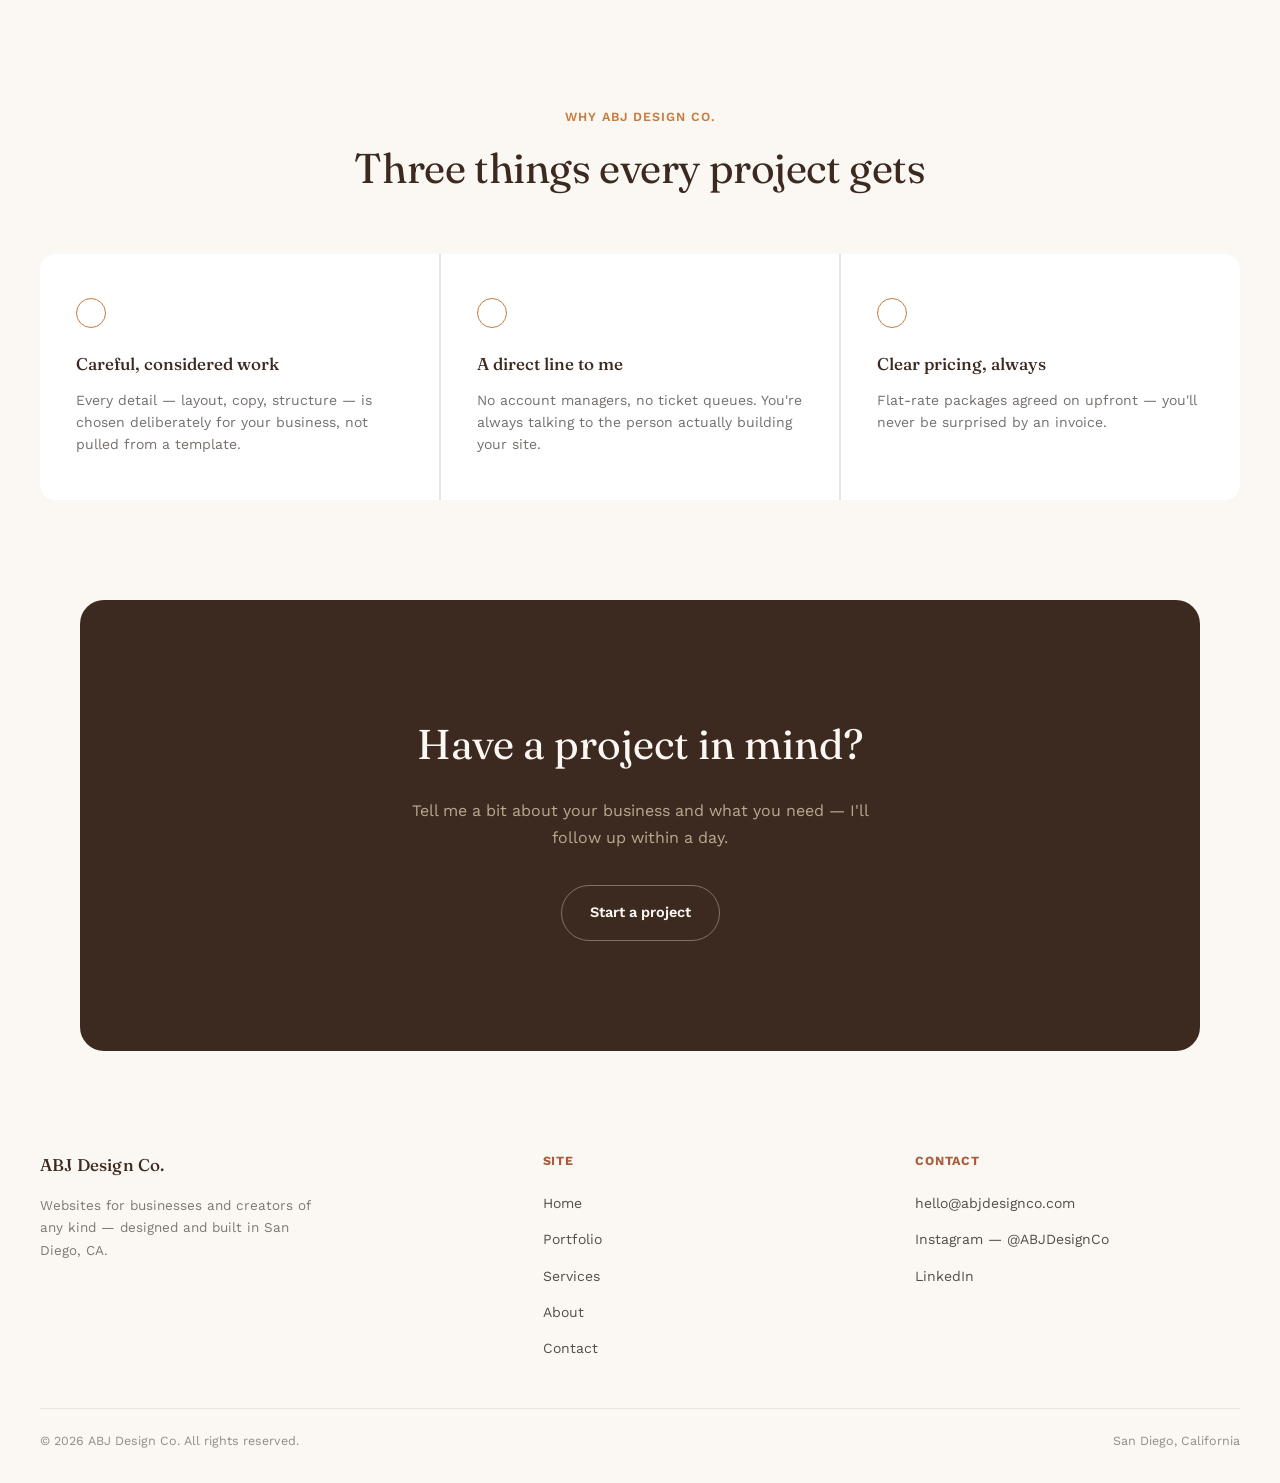
==== commit 333a852c: "Update index.html" ====
--- a/index.html
+++ b/index.html
@@ -13,6 +13,7 @@
     --paper:#FFFFFF; --line:rgba(60,42,33,0.10);
     --pd-gold:#C9A24B; --pd-dark:#1B1712;
     --bn-bg:#14201A; --bn-mint:#7FE0A8; --bn-text:#E8F3EC;
+    --rust:#9C5530;
 
     /* semantic UI roles — aliased to the palette above by default (light mode).
        These are what get flipped for dark mode further down; the raw palette
@@ -28,6 +29,10 @@
     --banner-subtext:var(--warm-sand);
     --banner-outline-border:rgba(248,242,231,0.35);
     --banner-hover-overlay:rgba(255,255,255,0.06);
+    --hero-accent:#7A4020;
+    --hero-scrim:rgba(251,248,243,0.62);
+    --blend-opacity:0.92;
+    --blend-saturate:225%;
   }
   @media (prefers-color-scheme: dark){
     :root:not([data-theme="light"]){
@@ -42,6 +47,10 @@
       --banner-subtext:#2A1D15;
       --banner-outline-border:rgba(42,29,21,0.4);
       --banner-hover-overlay:rgba(0,0,0,0.08);
+      --hero-accent:#E3A574;
+      --hero-scrim:rgba(21,17,13,0.56);
+      --blend-opacity:0.78;
+      --blend-saturate:198%;
     }
   }
   /* manual override via the theme toggle — wins regardless of system setting */
@@ -57,6 +66,10 @@
     --banner-subtext:#2A1D15;
     --banner-outline-border:rgba(42,29,21,0.4);
     --banner-hover-overlay:rgba(0,0,0,0.08);
+    --hero-accent:#E3A574;
+    --hero-scrim:rgba(21,17,13,0.56);
+    --blend-opacity:0.78;
+    --blend-saturate:198%;
   }
   *{margin:0;padding:0;box-sizing:border-box;}
   html{scroll-behavior:smooth;}
@@ -70,13 +83,13 @@
   header{position:sticky;top:0;z-index:50;background:var(--header-wash);overflow:hidden;transition:background .3s ease;}
   header::before{
     content:'';position:absolute;inset:0;z-index:-1;
-    background:linear-gradient(135deg, var(--amber) 0%, var(--warm-sand) 14%, var(--soft-tan) 32%, var(--amber) 55%, var(--muted-clay) 78%, var(--espresso) 100%);
+    background:linear-gradient(135deg, var(--rust) 0%, var(--warm-sand) 14%, var(--soft-tan) 32%, var(--rust) 55%, var(--muted-clay) 78%, var(--espresso) 100%);
     background-repeat:no-repeat;
     background-size:100% 1400px;
     background-position:center 0px;
-    opacity:0.78;
-    filter:blur(26px) saturate(190%);
-    animation:blendShiftHeader 34s ease-in-out infinite;
+    opacity:var(--blend-opacity);
+    filter:blur(26px) saturate(var(--blend-saturate));
+    animation:blendShiftHeader 20s ease-in-out infinite;
   }
   .header-inner{display:flex;align-items:center;justify-content:space-between;padding:22px 40px;max-width:1200px;margin:0 auto;}
   .logo{display:flex;align-items:center;gap:11px;}
@@ -122,10 +135,10 @@
   .mobile-theme-row{display:flex;align-items:center;justify-content:space-between;padding:14px 0;border-bottom:1px solid var(--border);font-size:15.5px;font-weight:500;color:var(--ink);}
 
   .hero{padding:140px 40px 110px;text-align:center;position:relative;overflow:hidden;isolation:isolate;margin-top:-2px;}
-  .eyebrow{display:inline-flex;align-items:center;gap:8px;font-size:12.5px;letter-spacing:0.08em;text-transform:uppercase;color:var(--muted-clay);font-weight:600;margin-bottom:32px;}
-  .eyebrow-dot{width:5px;height:5px;border-radius:50%;background:var(--amber);}
+  .eyebrow{display:inline-flex;align-items:center;gap:8px;font-size:12.5px;letter-spacing:0.08em;text-transform:uppercase;color:var(--hero-accent);font-weight:600;margin-bottom:32px;}
+  .eyebrow-dot{width:5px;height:5px;border-radius:50%;background:var(--hero-accent);}
   .hero h1{font-size:clamp(2.6rem,6vw,4.6rem);font-weight:400;line-height:1.08;color:var(--ink);max-width:820px;margin:0 auto 28px;letter-spacing:-0.015em;}
-  .hero h1 .accent{font-style:italic;color:var(--amber);font-weight:400;}
+  .hero h1 .accent{font-style:italic;color:var(--hero-accent);font-weight:400;}
   .hero p.lede{font-size:19px;color:var(--text-secondary);opacity:0.65;max-width:540px;margin:0 auto 44px;font-weight:400;}
   .hero-actions{display:flex;gap:14px;justify-content:center;flex-wrap:wrap;}
   .btn{display:inline-block;padding:15px 28px;font-size:14.5px;font-weight:600;border-radius:100px;transition:all .2s ease;}
@@ -140,24 +153,24 @@
      continuous image cut into two boxes, not two separately-faded blocks --- */
   .hero-blend{
     position:absolute;inset:0;z-index:-1;
-    background:linear-gradient(135deg, var(--amber) 0%, var(--warm-sand) 14%, var(--soft-tan) 32%, var(--amber) 55%, var(--muted-clay) 78%, var(--espresso) 100%);
+    background:linear-gradient(135deg, var(--rust) 0%, var(--warm-sand) 14%, var(--soft-tan) 32%, var(--rust) 55%, var(--muted-clay) 78%, var(--espresso) 100%);
     background-repeat:no-repeat;
     background-size:100% 1400px;
     background-position:center -92px;
-    opacity:0.78;
-    filter:blur(26px) saturate(190%);
-    animation:blendShiftHero 34s ease-in-out infinite;
-    -webkit-mask-image:linear-gradient(to bottom, black 0%, black 66%, transparent 94%);
-    mask-image:linear-gradient(to bottom, black 0%, black 66%, transparent 94%);
-  }
+    opacity:var(--blend-opacity);
+    filter:blur(26px) saturate(var(--blend-saturate));
+    animation:blendShiftHero 20s ease-in-out infinite;
+  }
+  .hero-fade{position:absolute;left:0;right:0;bottom:0;height:52%;z-index:-1;background:linear-gradient(to bottom, transparent 0%, var(--ink-invert) 100%);}
+  .hero-scrim{position:absolute;inset:0;z-index:-1;background:radial-gradient(ellipse 62% 58% at 50% 46%, var(--hero-scrim) 0%, transparent 74%);}
   @keyframes blendShiftHeader{
     0%{background-position:center 0px;}
-    50%{background-position:center 10px;}
+    50%{background-position:center 36px;}
     100%{background-position:center 0px;}
   }
   @keyframes blendShiftHero{
     0%{background-position:center -92px;}
-    50%{background-position:center -82px;}
+    50%{background-position:center -56px;}
     100%{background-position:center -92px;}
   }
 
@@ -287,6 +300,8 @@
 
 <section class="hero">
   <div class="hero-blend" aria-hidden="true"></div>
+  <div class="hero-fade" aria-hidden="true"></div>
+  <div class="hero-scrim" aria-hidden="true"></div>
   <span class="eyebrow"><span class="eyebrow-dot"></span>San Diego, CA · Now booking</span>
   <h1>Built carefully. <span class="accent">Answered quickly.</span></h1>
   <p class="lede">ABJ Design Co. builds clean, reliable websites for businesses and creators of any kind — with the kind of direct, responsive process you won't get from an agency.</p>
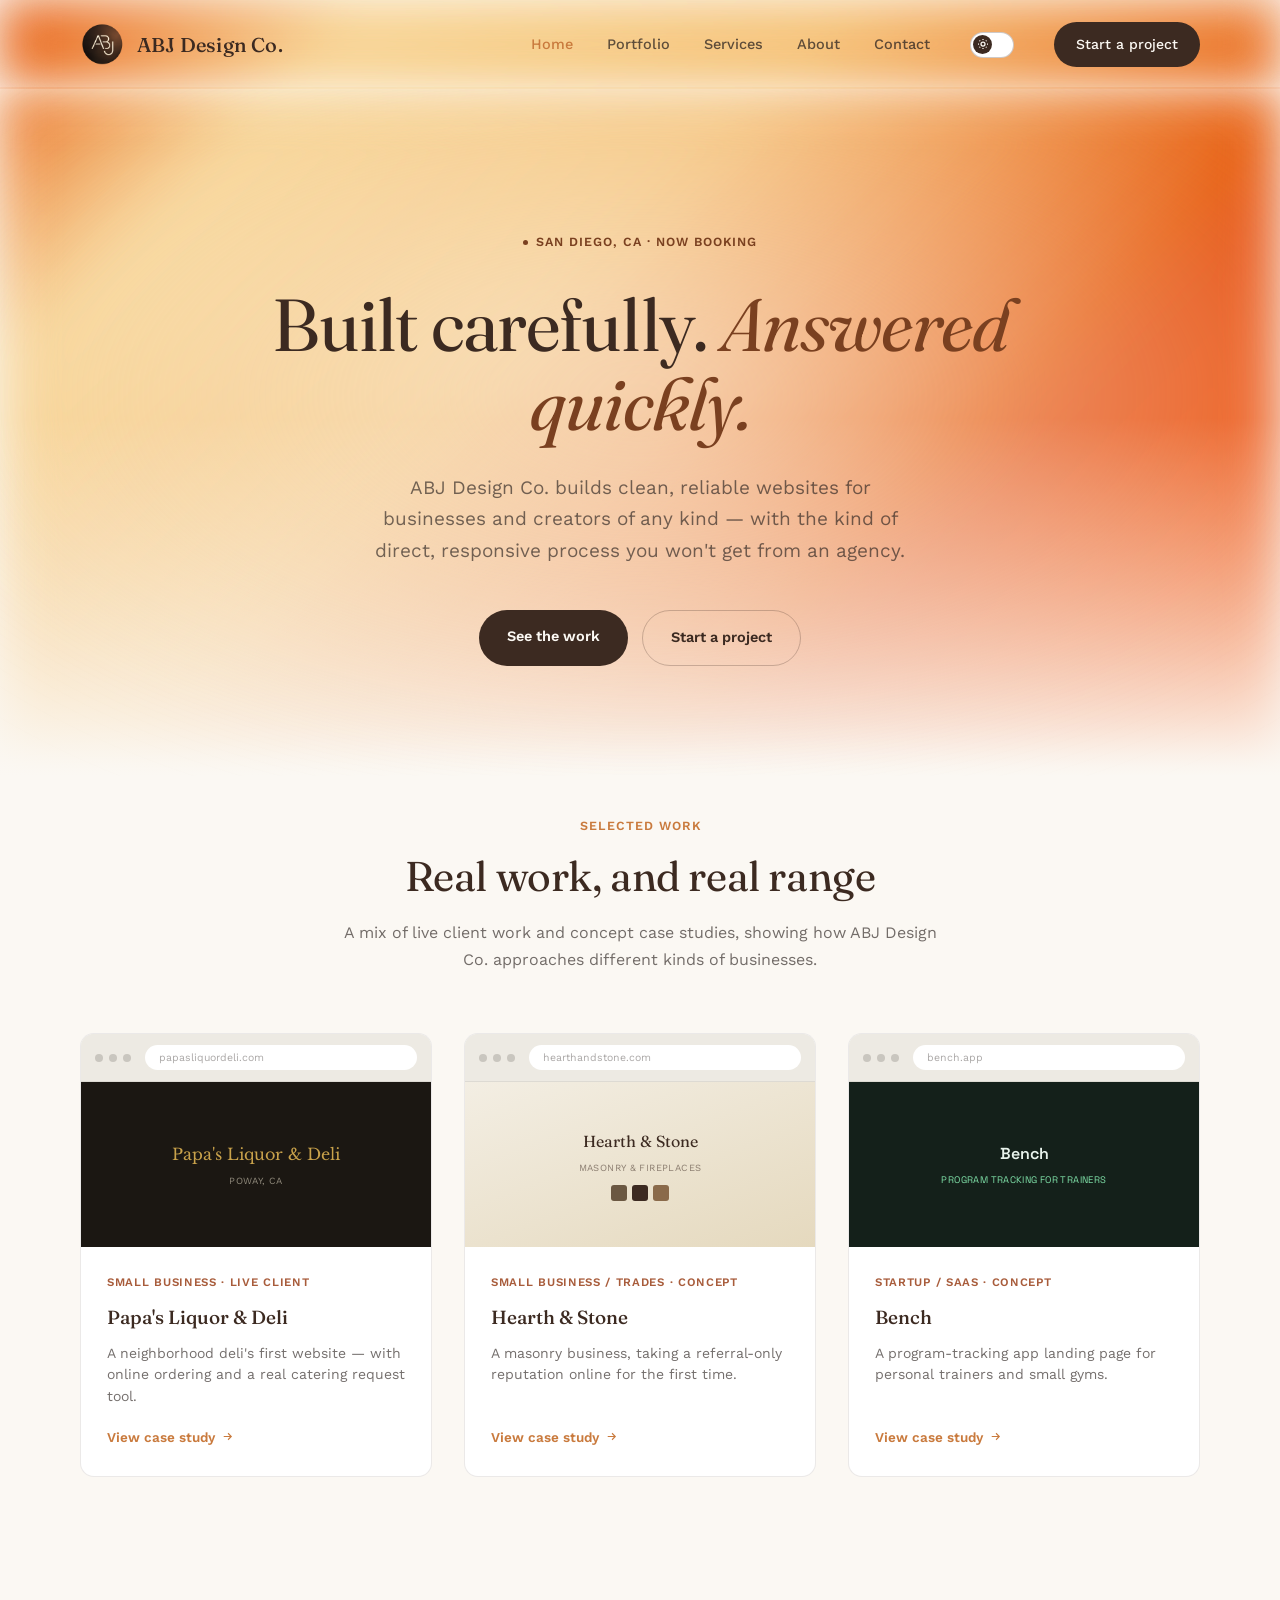
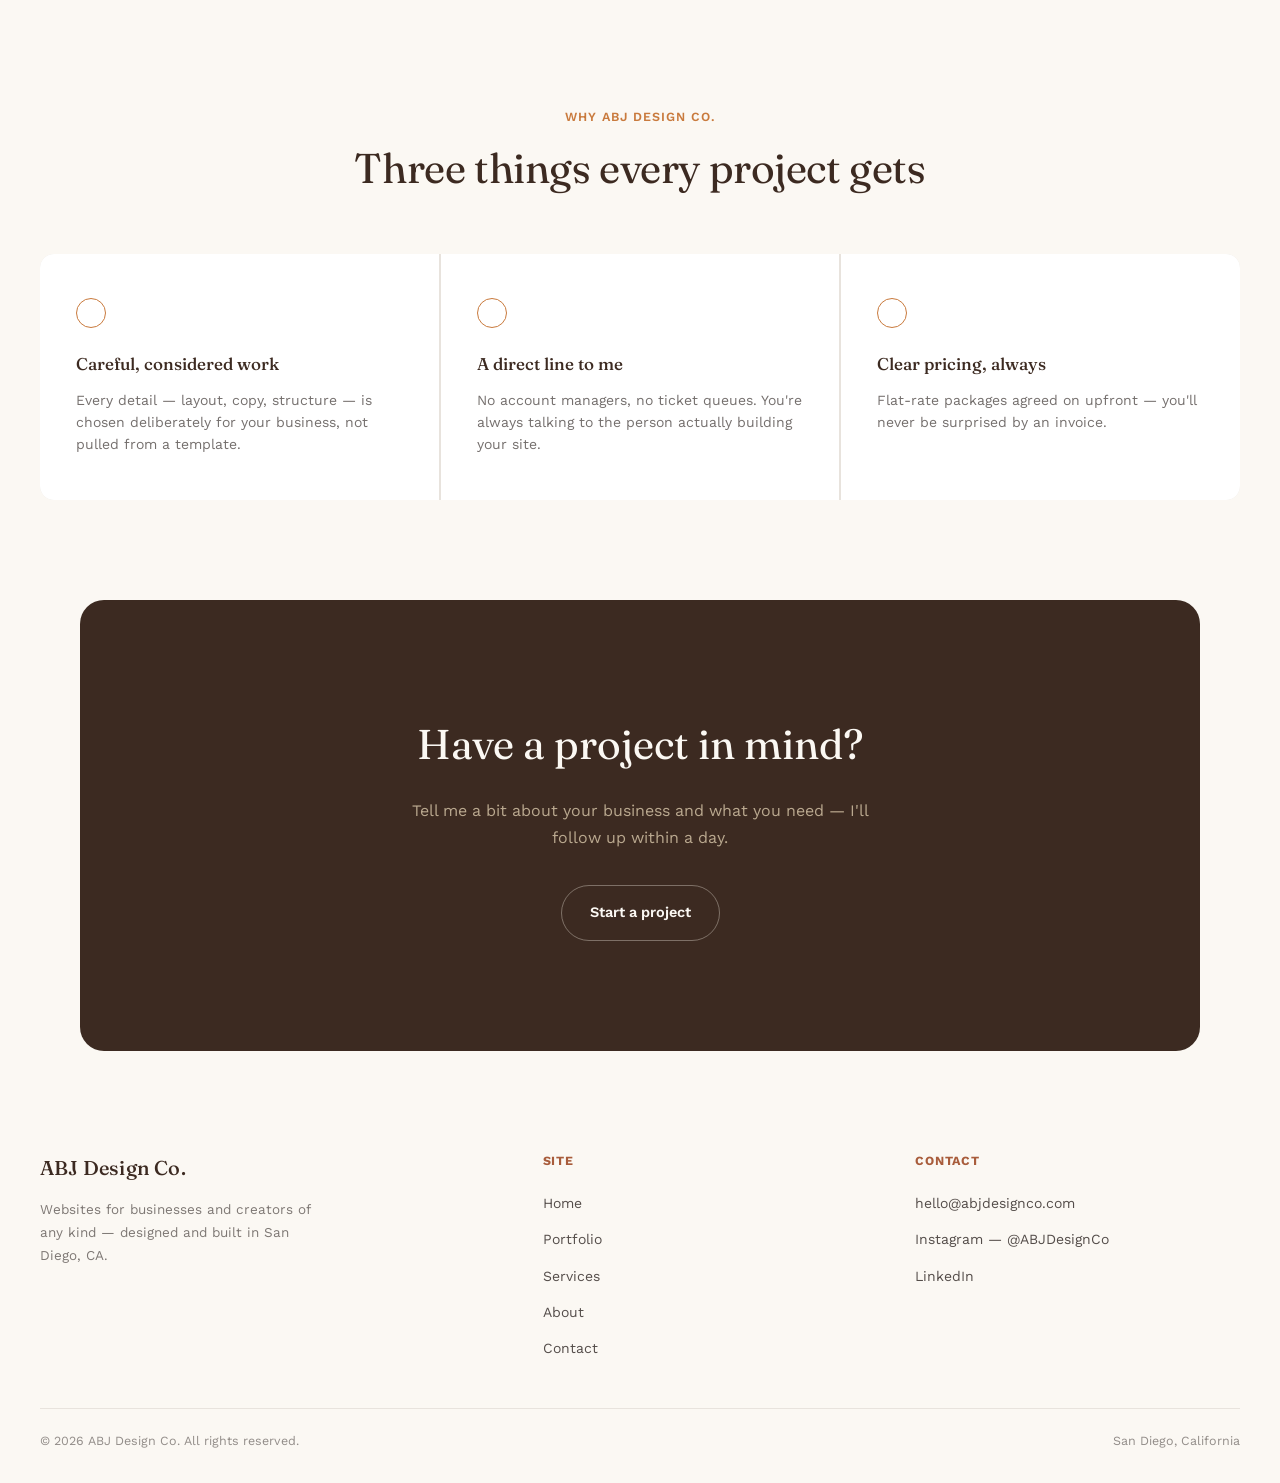
==== commit 78e8c906: "Update index.html" ====
--- a/index.html
+++ b/index.html
@@ -92,9 +92,9 @@
     animation:blendShiftHeader 20s ease-in-out infinite;
   }
   .header-inner{display:flex;align-items:center;justify-content:space-between;padding:22px 40px;max-width:1200px;margin:0 auto;}
-  .logo{display:flex;align-items:center;gap:11px;}
-  .logo-badge{width:34px;height:34px;border-radius:50%;object-fit:cover;flex-shrink:0;}
-  .logo-word{font-size:17px;font-weight:500;letter-spacing:0.01em;color:var(--ink);}
+  .logo{display:flex;align-items:center;gap:13px;}
+  .logo-badge{width:44px;height:44px;border-radius:50%;object-fit:cover;flex-shrink:0;}
+  .logo-word{font-size:20px;font-weight:500;letter-spacing:0.01em;color:var(--ink);}
   nav{display:flex;align-items:center;gap:40px;}
   nav ul{list-style:none;display:flex;gap:34px;}
   nav a{font-size:14.5px;font-weight:500;color:var(--text-secondary);opacity:0.75;transition:opacity .2s ease;}
@@ -162,7 +162,7 @@
     animation:blendShiftHero 20s ease-in-out infinite;
   }
   .hero-fade{position:absolute;left:0;right:0;bottom:0;height:52%;z-index:-1;background:linear-gradient(to bottom, transparent 0%, var(--ink-invert) 100%);}
-  .hero-scrim{position:absolute;inset:0;z-index:-1;background:radial-gradient(ellipse 62% 58% at 50% 46%, var(--hero-scrim) 0%, transparent 74%);}
+  .hero-scrim{position:absolute;inset:-15%;z-index:-1;background:radial-gradient(ellipse 55% 50% at 50% 46%, var(--hero-scrim) 0%, transparent 88%);filter:blur(55px);}
   @keyframes blendShiftHeader{
     0%{background-position:center 0px;}
     50%{background-position:center 36px;}
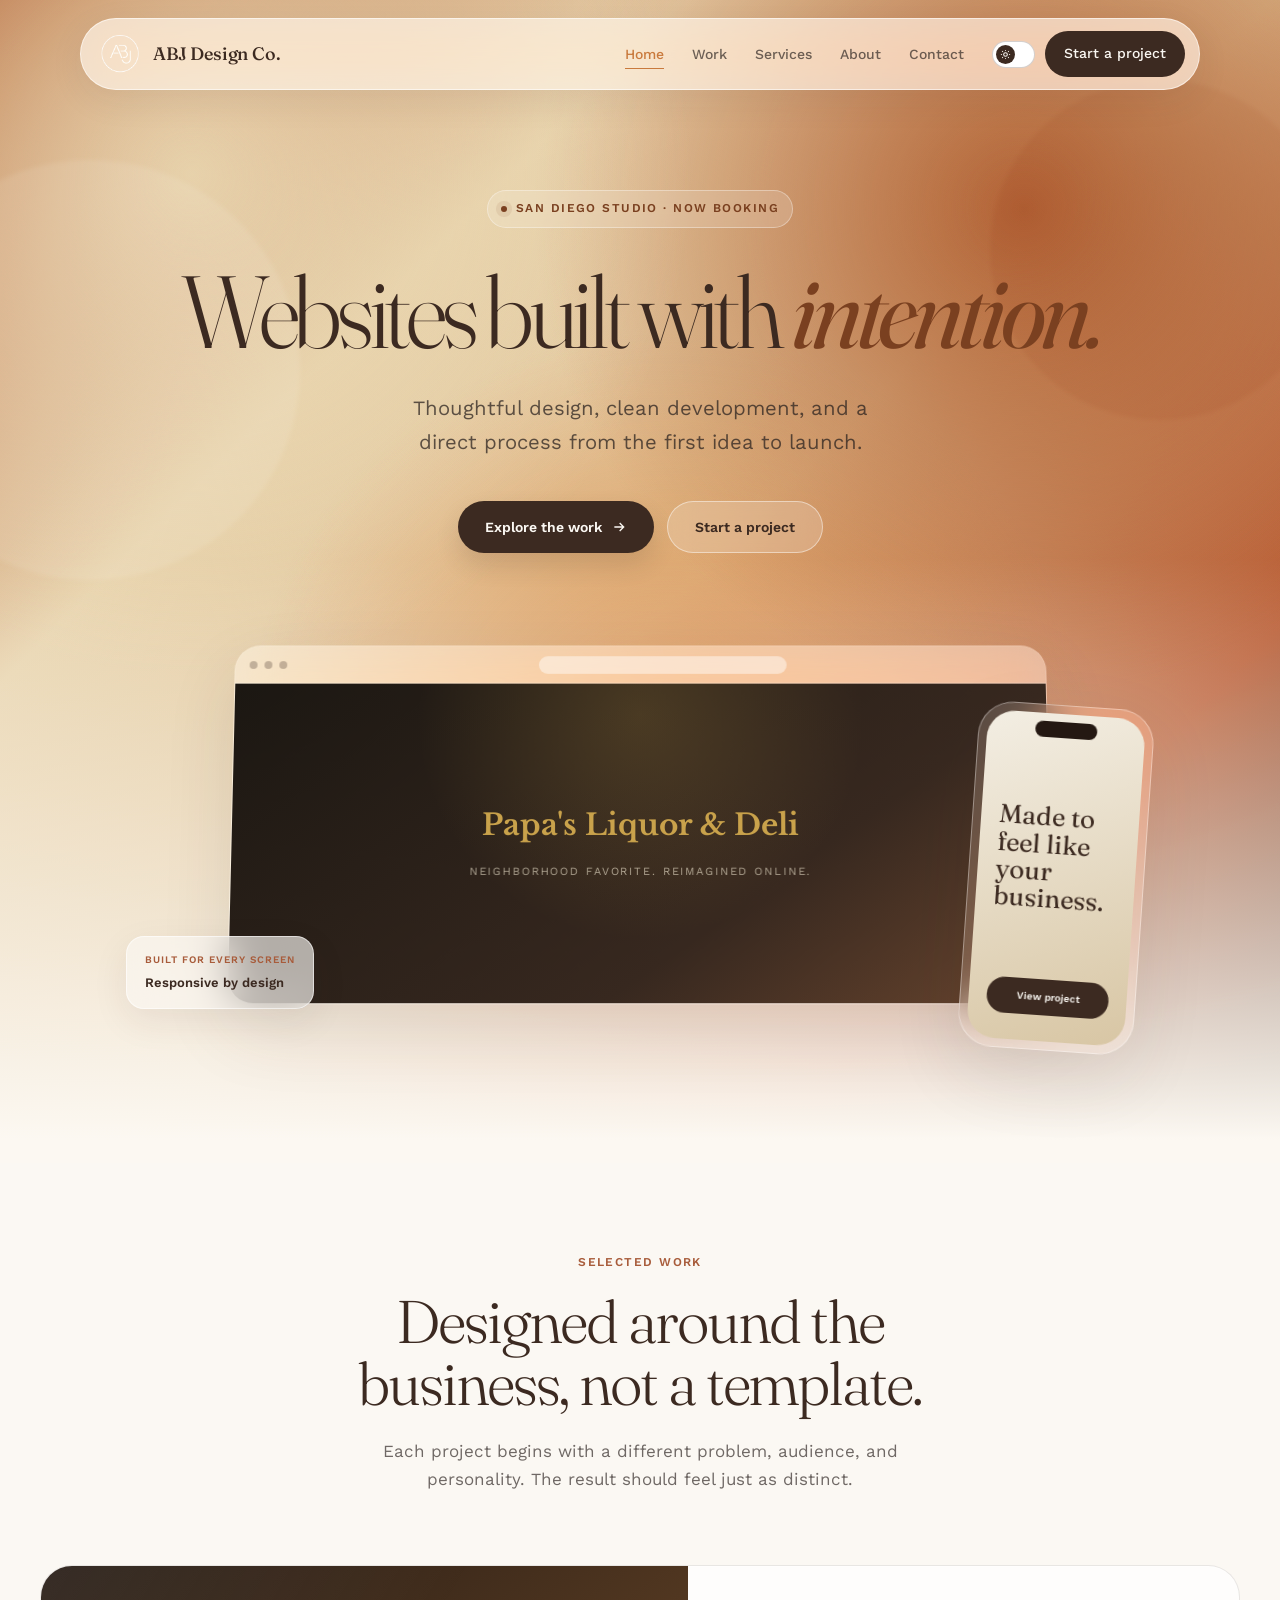
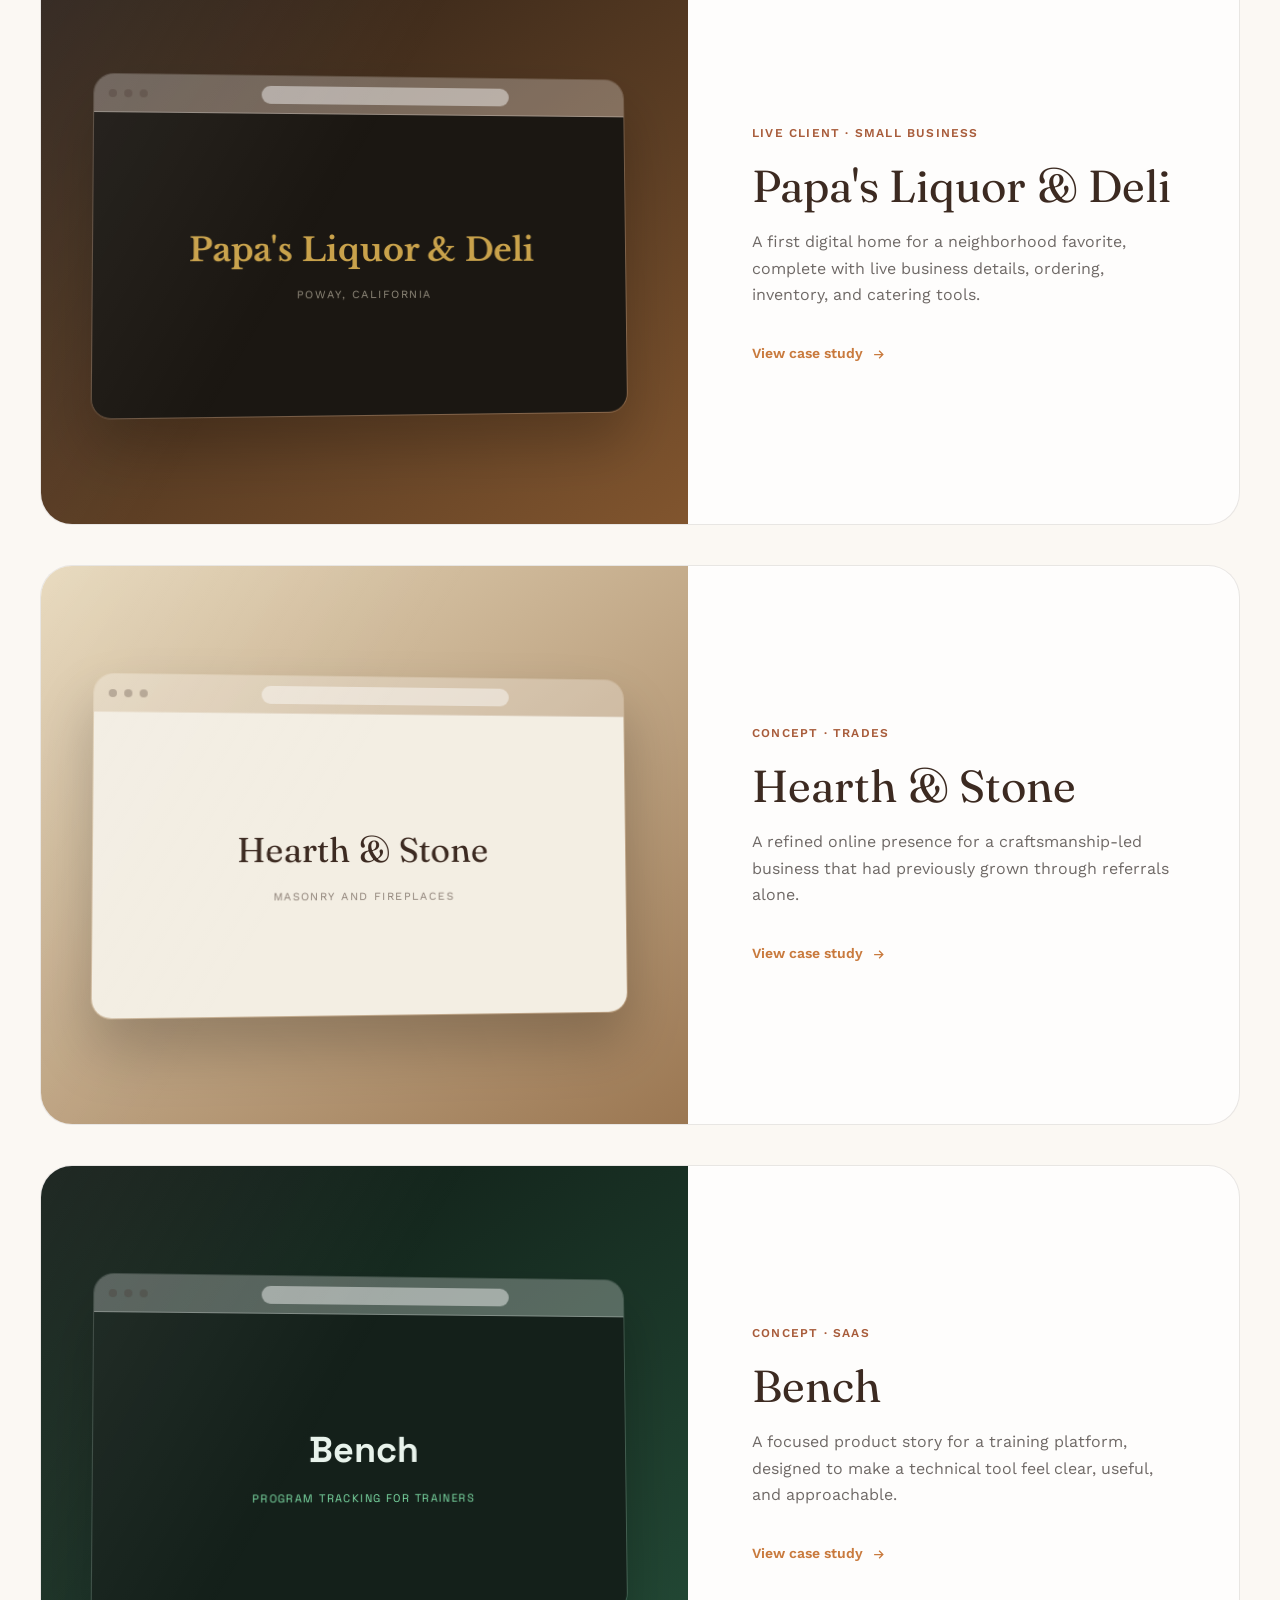
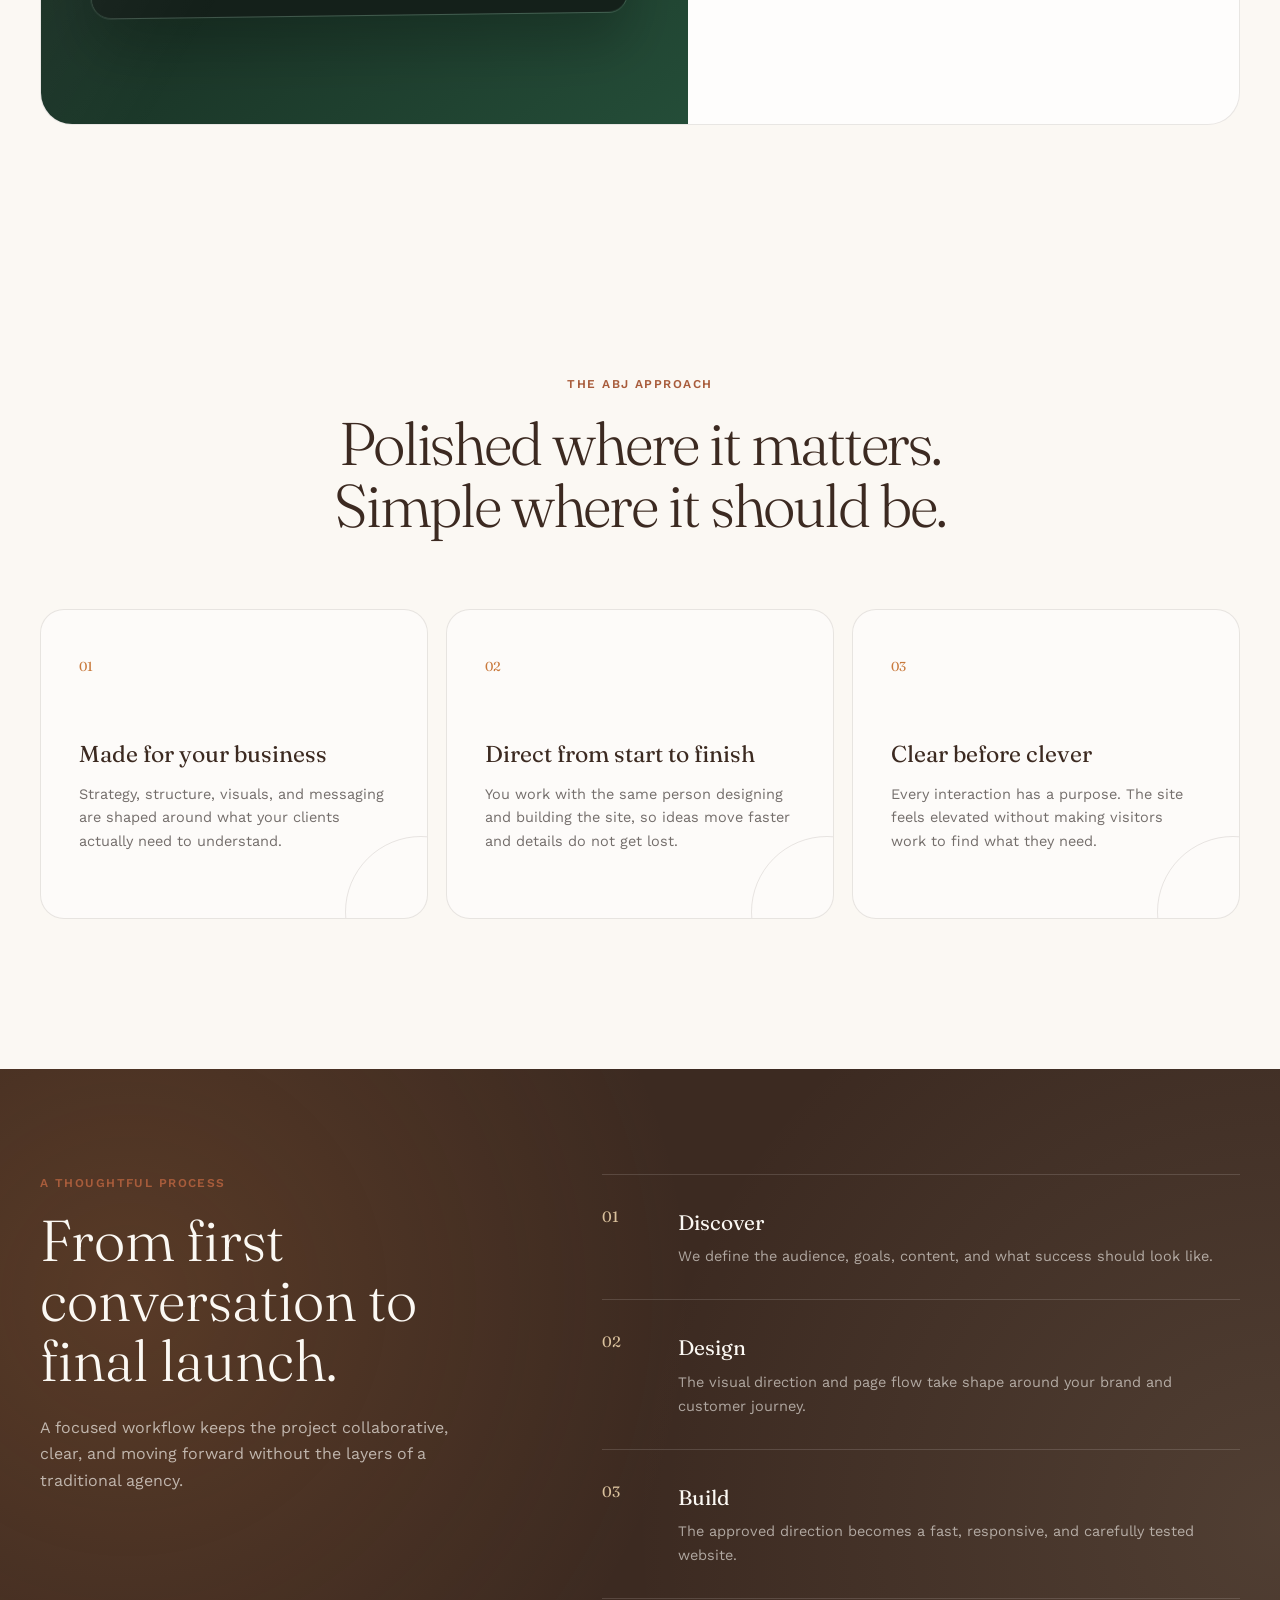
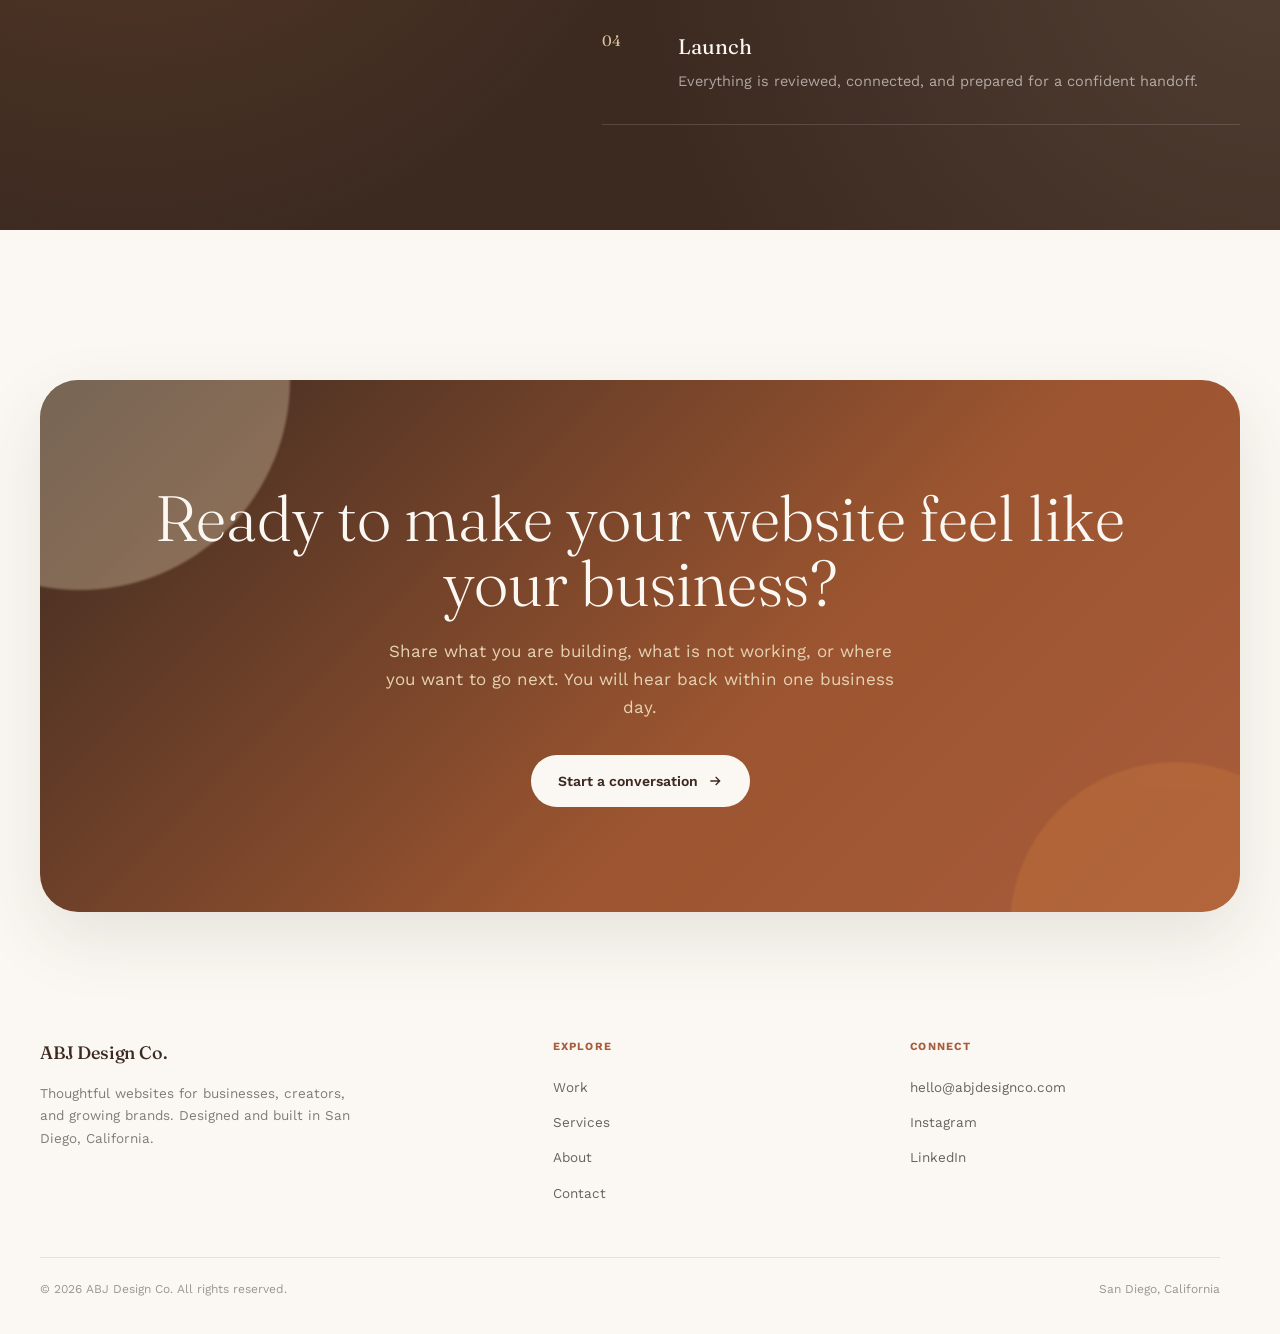
==== commit d7b7f3c9: "Add files via upload" ====
--- a/index.html
+++ b/index.html
@@ -3,505 +3,152 @@
 <head>
 <meta charset="UTF-8">
 <meta name="viewport" content="width=device-width, initial-scale=1.0">
-<title>ABJ Design Co. — Built carefully. Answered quickly.</title>
+<meta name="description" content="ABJ Design Co. creates thoughtful, high-performing websites for small businesses, creators, and growing brands in San Diego and beyond.">
+<meta name="theme-color" content="#FBF8F3">
+<title>ABJ Design Co. | Websites built with intention</title>
+<script src="scripts/theme-init.js"></script>
+<link rel="preload" href="images/abj-icon-mark.png" as="image" type="image/png" fetchpriority="high">
 <link rel="preconnect" href="https://fonts.googleapis.com">
-<link href="https://fonts.googleapis.com/css2?family=Fraunces:ital,opsz,wght@0,9..144,300;0,9..144,400;0,9..144,500;0,9..144,600;1,9..144,400;1,9..144,500&family=Work+Sans:wght@300;400;500;600;700&family=Libre+Baskerville:ital,wght@0,400;0,700&family=Space+Grotesk:wght@400;500;600;700&display=swap" rel="stylesheet">
-<style>
-  :root{
-    --espresso:#3C2A21; --deep-espresso:#241812; --warm-sand:#E4D3B4; --soft-tan:#D9C09C;
-    --amber:#C97A3D; --muted-clay:#A85C3B; --cream:#FBF8F3; --charcoal:#2B2320;
-    --paper:#FFFFFF; --line:rgba(60,42,33,0.10);
-    --pd-gold:#C9A24B; --pd-dark:#1B1712;
-    --bn-bg:#14201A; --bn-mint:#7FE0A8; --bn-text:#E8F3EC;
-    --rust:#9C5530;
+<link rel="preconnect" href="https://fonts.gstatic.com" crossorigin>
+<link href="https://fonts.googleapis.com/css2?family=Fraunces:ital,opsz,wght@0,9..144,300;0,9..144,400;0,9..144,500;1,9..144,400&family=Libre+Baskerville:wght@400;700&family=Space+Grotesk:wght@400;500;600&family=Work+Sans:wght@300;400;500;600&display=swap" rel="stylesheet">
+<link rel="stylesheet" href="styles/tokens.css">
+<link rel="stylesheet" href="styles/core.css">
+<link rel="stylesheet" href="styles/pages/index.css">
+</head>
+<body data-page="index">
+<a class="skip-link" href="#main">Skip to content</a>
 
-    /* semantic UI roles — aliased to the palette above by default (light mode).
-       These are what get flipped for dark mode further down; the raw palette
-       colors above stay fixed so the hero/header ombré never changes. */
-    --ink:var(--espresso);
-    --ink-invert:var(--cream);
-    --ink-hover:var(--deep-espresso);
-    --text-secondary:var(--charcoal);
-    --surface-card:var(--paper);
-    --border:var(--line);
-    --border-strong:rgba(60,42,33,0.25);
-    --header-wash:rgba(251,248,243,0.6);
-    --banner-subtext:var(--warm-sand);
-    --banner-outline-border:rgba(248,242,231,0.35);
-    --banner-hover-overlay:rgba(255,255,255,0.06);
-    --hero-accent:#7A4020;
-    --hero-scrim:rgba(251,248,243,0.62);
-    --blend-opacity:0.92;
-    --blend-saturate:225%;
-  }
-  @media (prefers-color-scheme: dark){
-    :root:not([data-theme="light"]){
-      --ink:#F1E4C8;
-      --ink-invert:#15110D;
-      --ink-hover:#E4D3B4;
-      --text-secondary:#D9CBB3;
-      --surface-card:#221A14;
-      --border:rgba(228,211,180,0.14);
-      --border-strong:rgba(228,211,180,0.28);
-      --header-wash:rgba(21,17,13,0.55);
-      --banner-subtext:#2A1D15;
-      --banner-outline-border:rgba(42,29,21,0.4);
-      --banner-hover-overlay:rgba(0,0,0,0.08);
-      --hero-accent:#E3A574;
-      --hero-scrim:rgba(21,17,13,0.56);
-      --blend-opacity:0.78;
-      --blend-saturate:198%;
-    }
-  }
-  /* manual override via the theme toggle — wins regardless of system setting */
-  :root[data-theme="dark"]{
-    --ink:#F1E4C8;
-    --ink-invert:#15110D;
-    --ink-hover:#E4D3B4;
-    --text-secondary:#D9CBB3;
-    --surface-card:#221A14;
-    --border:rgba(228,211,180,0.14);
-    --border-strong:rgba(228,211,180,0.28);
-    --header-wash:rgba(21,17,13,0.55);
-    --banner-subtext:#2A1D15;
-    --banner-outline-border:rgba(42,29,21,0.4);
-    --banner-hover-overlay:rgba(0,0,0,0.08);
-    --hero-accent:#E3A574;
-    --hero-scrim:rgba(21,17,13,0.56);
-    --blend-opacity:0.78;
-    --blend-saturate:198%;
-  }
-  *{margin:0;padding:0;box-sizing:border-box;}
-  html{scroll-behavior:smooth;}
-  body{background:var(--ink-invert);color:var(--text-secondary);font-family:'Work Sans',sans-serif;line-height:1.65;-webkit-font-smoothing:antialiased;transition:background .3s ease, color .3s ease;}
-  h1,h2,h3,.logo-word{font-family:'Fraunces',serif;}
-  a{text-decoration:none;color:inherit;}
-  .wrap{max-width:1200px;margin:0 auto;padding:0 40px;}
-  a:focus-visible, button:focus-visible{outline:2px solid var(--amber);outline-offset:3px;}
-  @media (prefers-reduced-motion: reduce){*{animation:none !important;transition:none !important;}}
-
-  header{position:sticky;top:0;z-index:50;background:var(--header-wash);overflow:hidden;transition:background .3s ease;}
-  header::before{
-    content:'';position:absolute;inset:0;z-index:-1;
-    background:linear-gradient(135deg, var(--rust) 0%, var(--warm-sand) 14%, var(--soft-tan) 32%, var(--rust) 55%, var(--muted-clay) 78%, var(--espresso) 100%);
-    background-repeat:no-repeat;
-    background-size:100% 1400px;
-    background-position:center 0px;
-    opacity:var(--blend-opacity);
-    filter:blur(26px) saturate(var(--blend-saturate));
-    animation:blendShiftHeader 20s ease-in-out infinite;
-  }
-  .header-inner{display:flex;align-items:center;justify-content:space-between;padding:22px 40px;max-width:1200px;margin:0 auto;}
-  .logo{display:flex;align-items:center;gap:13px;}
-  .logo-badge{width:44px;height:44px;border-radius:50%;object-fit:cover;flex-shrink:0;}
-  .logo-word{font-size:20px;font-weight:500;letter-spacing:0.01em;color:var(--ink);}
-  nav{display:flex;align-items:center;gap:40px;}
-  nav ul{list-style:none;display:flex;gap:34px;}
-  nav a{font-size:14.5px;font-weight:500;color:var(--text-secondary);opacity:0.75;transition:opacity .2s ease;}
-  nav a.active{opacity:1;color:var(--amber);}
-  nav a:not(.nav-cta):hover{opacity:1;}
-  .nav-cta{background:var(--ink);color:var(--ink-invert) !important;opacity:1 !important;padding:11px 22px;border-radius:100px;font-size:14px;transition:background .2s ease;}
-  .nav-cta:hover{background:var(--ink-hover);}
-  .theme-toggle{
-    position:relative;width:44px;height:26px;border-radius:100px;border:1.5px solid var(--border-strong);
-    background:var(--surface-card);cursor:pointer;flex-shrink:0;padding:0;transition:background .3s ease, border-color .3s ease;
-  }
-  .theme-toggle .knob{
-    position:absolute;top:2px;left:2px;width:19px;height:19px;border-radius:50%;background:var(--ink);
-    display:flex;align-items:center;justify-content:center;transition:transform .3s ease, background .3s ease;
-  }
-  :root[data-theme="dark"] .theme-toggle .knob{transform:translateX(18px);}
-  @media (prefers-color-scheme: dark){
-    :root:not([data-theme="light"]) .theme-toggle .knob{transform:translateX(18px);}
-  }
-  .theme-toggle .knob svg{width:12px;height:12px;color:var(--ink-invert);}
-  .theme-toggle .icon-moon{display:none;}
-  :root[data-theme="dark"] .theme-toggle .icon-sun{display:none;}
-  :root[data-theme="dark"] .theme-toggle .icon-moon{display:block;}
-  @media (prefers-color-scheme: dark){
-    :root:not([data-theme="light"]) .theme-toggle .icon-sun{display:none;}
-    :root:not([data-theme="light"]) .theme-toggle .icon-moon{display:block;}
-  }
-  .mobile-toggle{display:none;background:none;border:none;cursor:pointer;padding:6px;}
-  .mobile-toggle span{display:block;width:22px;height:1.5px;background:var(--ink);margin:5px 0;transition:transform .25s ease, opacity .2s ease;}
-  .mobile-toggle.open span:nth-child(1){transform:translateY(6.5px) rotate(45deg);}
-  .mobile-toggle.open span:nth-child(2){opacity:0;}
-  .mobile-toggle.open span:nth-child(3){transform:translateY(-6.5px) rotate(-45deg);}
-  .mobile-nav{display:none;flex-direction:column;padding:8px 40px 28px;border-top:1px solid var(--border);background:var(--ink-invert);}
-  .mobile-nav.open{display:flex;}
-  .mobile-nav a{padding:14px 0;font-size:15.5px;font-weight:500;color:var(--ink);border-bottom:1px solid var(--border);}
-  .mobile-nav a.active{color:var(--amber);}
-  .mobile-nav a.nav-cta{border-bottom:none;text-align:center;background:var(--ink);color:var(--ink-invert) !important;border-radius:100px;padding:14px;margin-top:16px;}
-  .mobile-theme-row{display:flex;align-items:center;justify-content:space-between;padding:14px 0;border-bottom:1px solid var(--border);font-size:15.5px;font-weight:500;color:var(--ink);}
-
-  .hero{padding:140px 40px 110px;text-align:center;position:relative;overflow:hidden;isolation:isolate;margin-top:-2px;}
-  .eyebrow{display:inline-flex;align-items:center;gap:8px;font-size:12.5px;letter-spacing:0.08em;text-transform:uppercase;color:var(--hero-accent);font-weight:600;margin-bottom:32px;}
-  .eyebrow-dot{width:5px;height:5px;border-radius:50%;background:var(--hero-accent);}
-  .hero h1{font-size:clamp(2.6rem,6vw,4.6rem);font-weight:400;line-height:1.08;color:var(--ink);max-width:820px;margin:0 auto 28px;letter-spacing:-0.015em;}
-  .hero h1 .accent{font-style:italic;color:var(--hero-accent);font-weight:400;}
-  .hero p.lede{font-size:19px;color:var(--text-secondary);opacity:0.65;max-width:540px;margin:0 auto 44px;font-weight:400;}
-  .hero-actions{display:flex;gap:14px;justify-content:center;flex-wrap:wrap;}
-  .btn{display:inline-block;padding:15px 28px;font-size:14.5px;font-weight:600;border-radius:100px;transition:all .2s ease;}
-  .btn-primary{background:var(--ink);color:var(--ink-invert);}
-  .btn-primary:hover{background:var(--ink-hover);transform:translateY(-1px);}
-  .btn-outline{border:1.5px solid var(--border-strong);color:var(--ink);}
-  .btn-outline:hover{border-color:var(--ink);background:var(--surface-card);}
-
-  /* --- hero ombré color blend background: uses the EXACT same gradient,
-     background-size, and horizontal position as header::before, just offset
-     vertically by the header's own height — so the two are truly one
-     continuous image cut into two boxes, not two separately-faded blocks --- */
-  .hero-blend{
-    position:absolute;inset:0;z-index:-1;
-    background:linear-gradient(135deg, var(--rust) 0%, var(--warm-sand) 14%, var(--soft-tan) 32%, var(--rust) 55%, var(--muted-clay) 78%, var(--espresso) 100%);
-    background-repeat:no-repeat;
-    background-size:100% 1400px;
-    background-position:center -92px;
-    opacity:var(--blend-opacity);
-    filter:blur(26px) saturate(var(--blend-saturate));
-    animation:blendShiftHero 20s ease-in-out infinite;
-  }
-  .hero-fade{position:absolute;left:0;right:0;bottom:0;height:52%;z-index:-1;background:linear-gradient(to bottom, transparent 0%, var(--ink-invert) 100%);}
-  .hero-scrim{position:absolute;inset:-15%;z-index:-1;background:radial-gradient(ellipse 55% 50% at 50% 46%, var(--hero-scrim) 0%, transparent 88%);filter:blur(55px);}
-  @keyframes blendShiftHeader{
-    0%{background-position:center 0px;}
-    50%{background-position:center 36px;}
-    100%{background-position:center 0px;}
-  }
-  @keyframes blendShiftHero{
-    0%{background-position:center -92px;}
-    50%{background-position:center -56px;}
-    100%{background-position:center -92px;}
-  }
-
-  .section-head{max-width:600px;margin:0 auto 60px;text-align:center;}
-  .section-tag{font-size:12.5px;font-weight:600;letter-spacing:0.08em;text-transform:uppercase;color:var(--amber);margin-bottom:16px;display:block;}
-  .section-head h2{font-size:clamp(1.9rem,3.6vw,2.6rem);color:var(--ink);font-weight:400;line-height:1.2;letter-spacing:-0.01em;}
-  .section-head p{margin-top:18px;opacity:0.65;font-size:16px;}
-
-  .work{padding:40px 40px 130px;}
-  .work-grid{display:grid;grid-template-columns:repeat(3,1fr);gap:32px;max-width:1200px;margin:0 auto;}
-  .work-card{background:var(--surface-card);border:1px solid var(--border);border-radius:14px;overflow:hidden;transition:transform .3s ease, box-shadow .3s ease;display:flex;flex-direction:column;}
-  .work-card:hover{transform:translateY(-5px);box-shadow:0 24px 48px rgba(60,42,33,0.10);}
-
-  /* browser-frame mockup */
-  .browser{background:#EDEAE3;}
-  .browser-bar{display:flex;align-items:center;gap:6px;padding:11px 14px;background:#EDEAE3;border-bottom:1px solid rgba(43,35,32,0.08);}
-  .browser-dot{width:8px;height:8px;border-radius:50%;background:rgba(43,35,32,0.18);}
-  .browser-url{flex:1;margin-left:8px;background:#fff;border-radius:20px;padding:4px 14px;font-size:10.5px;color:rgba(43,35,32,0.4);font-family:'Work Sans';white-space:nowrap;overflow:hidden;text-overflow:ellipsis;}
-  .browser-screen{height:165px;position:relative;overflow:hidden;}
-
-  /* mini-preview content per case study */
-  .mini-pd{background:var(--pd-dark);height:100%;display:flex;flex-direction:column;align-items:center;justify-content:center;text-align:center;padding:14px;}
-  .mini-pd .n{font-family:'Libre Baskerville',serif;color:var(--pd-gold);font-size:16px;margin-bottom:5px;}
-  .mini-pd .t{color:rgba(243,234,211,0.55);font-size:9.5px;letter-spacing:0.04em;text-transform:uppercase;}
-
-  .mini-hs{background:linear-gradient(160deg,#F3EEE3,#E5D9BE);height:100%;display:flex;flex-direction:column;align-items:center;justify-content:center;text-align:center;padding:14px;}
-  .mini-hs .n{font-family:'Fraunces',serif;color:var(--espresso);font-size:16px;margin-bottom:5px;}
-  .mini-hs .t{color:rgba(60,42,33,0.55);font-size:9.5px;letter-spacing:0.04em;text-transform:uppercase;}
-  .mini-hs .swatches{display:flex;gap:5px;margin-top:10px;}
-  .mini-hs .sw{width:16px;height:16px;border-radius:3px;}
-
-  .mini-bn{background:var(--bn-bg);height:100%;display:flex;flex-direction:column;align-items:center;justify-content:center;text-align:center;padding:14px;font-family:'Space Grotesk',sans-serif;}
-  .mini-bn .n{color:var(--bn-text);font-size:16px;font-weight:600;margin-bottom:5px;}
-  .mini-bn .t{color:var(--bn-mint);font-size:9.5px;letter-spacing:0.04em;text-transform:uppercase;}
-
-  .work-body{padding:26px 26px 28px;flex:1;display:flex;flex-direction:column;}
-  .work-tag{font-size:11.5px;text-transform:uppercase;letter-spacing:0.06em;color:var(--muted-clay);font-weight:600;margin-bottom:10px;}
-  .work-body h3{font-size:19px;color:var(--ink);font-weight:500;margin-bottom:9px;}
-  .work-body p{font-size:14px;opacity:0.65;flex:1;line-height:1.55;}
-  .work-link{margin-top:18px;font-size:13.5px;font-weight:600;color:var(--amber);display:inline-flex;align-items:center;gap:6px;}
-  .work-link svg{width:13px;height:13px;transition:transform .2s ease;}
-  .work-card:hover .work-link svg{transform:translateX(3px);}
-
-  .how{padding:100px 40px;}
-  .how-grid{display:grid;grid-template-columns:repeat(3,1fr);gap:2px;max-width:1200px;margin:0 auto;background:var(--border);border-radius:14px;overflow:hidden;}
-  .how-item{background:var(--surface-card);padding:44px 36px;}
-  .how-mark{width:30px;height:30px;border-radius:50%;border:1.5px solid var(--amber);margin-bottom:22px;}
-  .how-item h3{font-size:17px;color:var(--ink);font-weight:500;margin-bottom:11px;}
-  .how-item p{font-size:14px;opacity:0.65;line-height:1.6;}
-
-  .cta-banner{padding:110px 40px;text-align:center;background:var(--ink);color:var(--ink-invert);border-radius:24px;max-width:1200px;margin:0 auto 40px;transition:background .3s ease, color .3s ease;}
-  .cta-banner h2{font-size:clamp(1.9rem,3.8vw,2.6rem);font-weight:400;margin-bottom:20px;}
-  .cta-banner p{max-width:460px;margin:0 auto 34px;opacity:0.75;color:var(--banner-subtext);font-size:16px;}
-  .cta-banner .btn-outline{border-color:var(--banner-outline-border);color:var(--ink-invert);}
-  .cta-banner .btn-outline:hover{border-color:var(--ink-invert);background:var(--banner-hover-overlay);}
-
-  footer{padding:60px 40px 32px;}
-  .footer-grid{max-width:1200px;margin:0 auto;display:grid;grid-template-columns:1.4fr 1fr 1fr;gap:48px;padding-bottom:36px;border-bottom:1px solid var(--border);}
-  .footer-brand p{margin-top:14px;font-size:13.5px;opacity:0.6;max-width:280px;line-height:1.7;}
-  footer h4{font-size:12.5px;text-transform:uppercase;letter-spacing:0.06em;color:var(--muted-clay);margin-bottom:18px;}
-  footer ul{list-style:none;}
-  footer li{margin-bottom:10px;}
-  footer a{font-size:14px;opacity:0.8;}
-  footer a:hover{opacity:1;color:var(--amber);}
-  .footer-bottom{max-width:1200px;margin:0 auto;padding-top:22px;display:flex;justify-content:space-between;font-size:12.5px;opacity:0.5;flex-wrap:wrap;gap:12px;}
-
-  @media (max-width:900px){
-    nav{display:none;} .mobile-toggle{display:block;} .header-inner{padding:18px 24px;} .mobile-nav{padding:8px 24px 24px;}
-    .hero{padding:64px 24px 48px;}
-    .section-head{margin-bottom:36px;}
-    .work{padding:16px 24px 56px;}
-    .how{padding:56px 24px;}
-    .cta-banner{padding:56px 24px;}
-    footer{padding:40px 24px 24px;}
-    .work-grid,.how-grid{grid-template-columns:1fr;}
-    .footer-grid{grid-template-columns:1fr;gap:32px;}
-    .cta-banner{border-radius:0;margin:0;}
-  }
-</style>
-</head>
-<body>
-
-<header>
-  <div class="header-inner">
-    <a href="index.html" class="logo">
-      <img src="images/abj-icon-mark.png" alt="ABJ Design Co. logo" class="logo-badge">
+<header class="site-header" id="siteHeader">
+  <div class="nav-shell">
+    <a href="index.html" class="logo" aria-label="ABJ Design Co. home">
+      <img src="images/abj-icon-mark.png" width="128" height="128" decoding="async" fetchpriority="high" alt="" class="logo-badge">
       <span class="logo-word">ABJ Design Co.</span>
     </a>
-    <nav>
+
+    <nav class="desktop-nav" aria-label="Primary navigation">
       <ul>
         <li><a href="index.html" class="active">Home</a></li>
-        <li><a href="portfolio.html">Portfolio</a></li>
+        <li><a href="portfolio.html">Work</a></li>
         <li><a href="services.html">Services</a></li>
         <li><a href="about.html">About</a></li>
         <li><a href="contact.html">Contact</a></li>
       </ul>
-      <button class="theme-toggle" id="themeToggle" aria-label="Toggle dark mode" type="button">
-        <span class="knob">
-          <svg class="icon-sun" viewBox="0 0 24 24" fill="none" stroke="currentColor" stroke-width="2.5"><circle cx="12" cy="12" r="4"/><path d="M12 2v2M12 20v2M4.9 4.9l1.4 1.4M17.7 17.7l1.4 1.4M2 12h2M20 12h2M4.9 19.1l1.4-1.4M17.7 6.3l1.4-1.4"/></svg>
-          <svg class="icon-moon" viewBox="0 0 24 24" fill="currentColor"><path d="M20.5 14.5A8.5 8.5 0 019.5 3.5a.5.5 0 00-.6-.6A9.5 9.5 0 1021.1 15.1a.5.5 0 00-.6-.6z"/></svg>
-        </span>
-      </button>
-      <a href="contact.html" class="nav-cta">Start a project</a>
+      <div class="nav-actions">
+        <button class="theme-toggle" id="themeToggle" aria-label="Toggle color theme" type="button">
+          <span class="knob">
+            <svg class="icon-sun" viewBox="0 0 24 24" fill="none" stroke="currentColor" stroke-width="2.3"><circle cx="12" cy="12" r="4"/><path d="M12 2v2M12 20v2M4.9 4.9l1.4 1.4M17.7 17.7l1.4 1.4M2 12h2M20 12h2M4.9 19.1l1.4-1.4M17.7 6.3l1.4-1.4"/></svg>
+            <svg class="icon-moon" viewBox="0 0 24 24" fill="currentColor"><path d="M20.5 14.5A8.5 8.5 0 019.5 3.5a.5.5 0 00-.6-.6A9.5 9.5 0 1021.1 15.1a.5.5 0 00-.6-.6z"/></svg>
+          </span>
+        </button>
+        <a href="contact.html" class="nav-cta">Start a project</a>
+      </div>
     </nav>
-    <button class="mobile-toggle" aria-label="Menu" aria-expanded="false" aria-controls="mobile-nav"><span></span><span></span><span></span></button>
+
+    <button class="menu-toggle" id="menuToggle" aria-label="Open menu" aria-expanded="false" aria-controls="mobileMenu"><span></span><span></span><span></span></button>
   </div>
-  <div class="mobile-nav" id="mobile-nav">
+
+  <nav class="mobile-menu" id="mobileMenu" aria-label="Mobile navigation">
     <a href="index.html" class="active">Home</a>
-    <a href="portfolio.html">Portfolio</a>
+    <a href="portfolio.html">Work</a>
     <a href="services.html">Services</a>
     <a href="about.html">About</a>
     <a href="contact.html">Contact</a>
-    <div class="mobile-theme-row">
-      <span>Dark mode</span>
-      <button class="theme-toggle" id="themeToggleMobile" aria-label="Toggle dark mode" type="button">
-        <span class="knob">
-          <svg class="icon-sun" viewBox="0 0 24 24" fill="none" stroke="currentColor" stroke-width="2.5"><circle cx="12" cy="12" r="4"/><path d="M12 2v2M12 20v2M4.9 4.9l1.4 1.4M17.7 17.7l1.4 1.4M2 12h2M20 12h2M4.9 19.1l1.4-1.4M17.7 6.3l1.4-1.4"/></svg>
-          <svg class="icon-moon" viewBox="0 0 24 24" fill="currentColor"><path d="M20.5 14.5A8.5 8.5 0 019.5 3.5a.5.5 0 00-.6-.6A9.5 9.5 0 1021.1 15.1a.5.5 0 00-.6-.6z"/></svg>
-        </span>
-      </button>
-    </div>
+    <div class="mobile-tools"><span>Color theme</span><button class="theme-toggle" id="themeToggleMobile" aria-label="Toggle color theme" type="button"><span class="knob"><svg class="icon-sun" viewBox="0 0 24 24" fill="none" stroke="currentColor" stroke-width="2.3"><circle cx="12" cy="12" r="4"/><path d="M12 2v2M12 20v2M4.9 4.9l1.4 1.4M17.7 17.7l1.4 1.4M2 12h2M20 12h2M4.9 19.1l1.4-1.4M17.7 6.3l1.4-1.4"/></svg><svg class="icon-moon" viewBox="0 0 24 24" fill="currentColor"><path d="M20.5 14.5A8.5 8.5 0 019.5 3.5a.5.5 0 00-.6-.6A9.5 9.5 0 1021.1 15.1a.5.5 0 00-.6-.6z"/></svg></span></button></div>
     <a href="contact.html" class="nav-cta">Start a project</a>
-  </div>
+  </nav>
 </header>
 
-<main>
+<main id="main">
+  <section class="hero">
+    <div class="hero-gradient" aria-hidden="true"></div>
+    <div class="hero-orb orb-one" aria-hidden="true"></div>
+    <div class="hero-orb orb-two" aria-hidden="true"></div>
+    <div class="hero-content">
+      <div class="eyebrow"><span class="eyebrow-dot"></span>San Diego studio · Now booking</div>
+      <h1>Websites built with <em>intention.</em></h1>
+      <p class="hero-lede">Thoughtful design, clean development, and a direct process from the first idea to launch.</p>
+      <div class="hero-actions">
+        <a href="portfolio.html" class="btn btn-primary">Explore the work <svg viewBox="0 0 24 24" fill="none" stroke="currentColor" stroke-width="2"><path d="M5 12h14M13 6l6 6-6 6"/></svg></a>
+        <a href="contact.html" class="btn btn-glass">Start a project</a>
+      </div>
+    </div>
 
-<section class="hero">
-  <div class="hero-blend" aria-hidden="true"></div>
-  <div class="hero-fade" aria-hidden="true"></div>
-  <div class="hero-scrim" aria-hidden="true"></div>
-  <span class="eyebrow"><span class="eyebrow-dot"></span>San Diego, CA · Now booking</span>
-  <h1>Built carefully. <span class="accent">Answered quickly.</span></h1>
-  <p class="lede">ABJ Design Co. builds clean, reliable websites for businesses and creators of any kind — with the kind of direct, responsive process you won't get from an agency.</p>
-  <div class="hero-actions">
-    <a href="portfolio.html" class="btn btn-primary">See the work</a>
-    <a href="contact.html" class="btn btn-outline">Start a project</a>
-  </div>
-</section>
+    <div class="device-stage" aria-hidden="true">
+      <div class="device-card desktop-frame">
+        <div class="browser-top"><span class="browser-dot"></span><span class="browser-dot"></span><span class="browser-dot"></span><span class="browser-address"></span></div>
+        <div class="desktop-screen"><div class="mock-brand"><strong>Papa's Liquor &amp; Deli</strong><span>Neighborhood favorite. Reimagined online.</span></div></div>
+      </div>
+      <div class="device-card phone-frame"><div class="phone-screen"><div class="phone-notch"></div><div class="phone-copy">Made to feel like your business.</div><div class="phone-pill">View project</div></div></div>
+      <div class="floating-chip"><span>Built for every screen</span>Responsive by design</div>
+    </div>
+  </section>
 
-<section class="work">
-  <div class="wrap">
-    <div class="section-head">
-      <span class="section-tag">Selected work</span>
-      <h2>Real work, and real range</h2>
-      <p>A mix of live client work and concept case studies, showing how ABJ Design Co. approaches different kinds of businesses.</p>
+  <section class="section featured-work">
+    <div class="wrap">
+      <div class="section-head reveal">
+        <span class="section-tag">Selected work</span>
+        <h2>Designed around the business, not a template.</h2>
+        <p>Each project begins with a different problem, audience, and personality. The result should feel just as distinct.</p>
+      </div>
+
+      <div class="project-stack">
+        <a href="portfolio.html#papas" class="project-card reveal">
+          <div class="project-visual papas-bg"><div class="project-browser"><div class="browser-top"><span class="browser-dot"></span><span class="browser-dot"></span><span class="browser-dot"></span><span class="browser-address"></span></div><div class="project-site papas-site"><div><strong>Papa's Liquor &amp; Deli</strong><span>Poway, California</span></div></div></div></div>
+          <div class="project-copy"><span class="project-meta">Live client · Small business</span><h3>Papa's Liquor &amp; Deli</h3><p>A first digital home for a neighborhood favorite, complete with live business details, ordering, inventory, and catering tools.</p><span class="text-link">View case study <svg viewBox="0 0 24 24" fill="none" stroke="currentColor" stroke-width="2"><path d="M5 12h14M13 6l6 6-6 6"/></svg></span></div>
+        </a>
+
+        <a href="portfolio.html#hearth-stone" class="project-card reveal">
+          <div class="project-visual hearth-bg"><div class="project-browser"><div class="browser-top"><span class="browser-dot"></span><span class="browser-dot"></span><span class="browser-dot"></span><span class="browser-address"></span></div><div class="project-site hearth-site"><div><strong>Hearth &amp; Stone</strong><span>Masonry and fireplaces</span></div></div></div></div>
+          <div class="project-copy"><span class="project-meta">Concept · Trades</span><h3>Hearth &amp; Stone</h3><p>A refined online presence for a craftsmanship-led business that had previously grown through referrals alone.</p><span class="text-link">View case study <svg viewBox="0 0 24 24" fill="none" stroke="currentColor" stroke-width="2"><path d="M5 12h14M13 6l6 6-6 6"/></svg></span></div>
+        </a>
+
+        <a href="portfolio.html#bench" class="project-card reveal">
+          <div class="project-visual bench-bg"><div class="project-browser"><div class="browser-top"><span class="browser-dot"></span><span class="browser-dot"></span><span class="browser-dot"></span><span class="browser-address"></span></div><div class="project-site bench-site"><div><strong>Bench</strong><span>Program tracking for trainers</span></div></div></div></div>
+          <div class="project-copy"><span class="project-meta">Concept · SaaS</span><h3>Bench</h3><p>A focused product story for a training platform, designed to make a technical tool feel clear, useful, and approachable.</p><span class="text-link">View case study <svg viewBox="0 0 24 24" fill="none" stroke="currentColor" stroke-width="2"><path d="M5 12h14M13 6l6 6-6 6"/></svg></span></div>
+        </a>
+      </div>
     </div>
-    <div class="work-grid">
+  </section>
 
-      <a href="portfolio.html#papas" class="work-card">
-        <div class="browser">
-          <div class="browser-bar">
-            <div class="browser-dot"></div><div class="browser-dot"></div><div class="browser-dot"></div>
-            <div class="browser-url">papasliquordeli.com</div>
-          </div>
-          <div class="browser-screen">
-            <div class="mini-pd">
-              <div class="n">Papa's Liquor & Deli</div>
-              <div class="t">Poway, CA</div>
-            </div>
-          </div>
-        </div>
-        <div class="work-body">
-          <span class="work-tag">Small business · Live client</span>
-          <h3>Papa's Liquor & Deli</h3>
-          <p>A neighborhood deli's first website — with online ordering and a real catering request tool.</p>
-          <span class="work-link">View case study <svg viewBox="0 0 24 24" fill="none" stroke="currentColor" stroke-width="2"><path d="M5 12h14M13 6l6 6-6 6"/></svg></span>
-        </div>
-      </a>
+  <section class="section principles">
+    <div class="wrap">
+      <div class="section-head reveal"><span class="section-tag">The ABJ approach</span><h2>Polished where it matters. Simple where it should be.</h2></div>
+      <div class="principle-grid">
+        <article class="principle-card reveal"><div class="principle-number">01</div><h3>Made for your business</h3><p>Strategy, structure, visuals, and messaging are shaped around what your clients actually need to understand.</p></article>
+        <article class="principle-card reveal"><div class="principle-number">02</div><h3>Direct from start to finish</h3><p>You work with the same person designing and building the site, so ideas move faster and details do not get lost.</p></article>
+        <article class="principle-card reveal"><div class="principle-number">03</div><h3>Clear before clever</h3><p>Every interaction has a purpose. The site feels elevated without making visitors work to find what they need.</p></article>
+      </div>
+    </div>
+  </section>
 
-      <a href="portfolio.html#hearth-stone" class="work-card">
-        <div class="browser">
-          <div class="browser-bar">
-            <div class="browser-dot"></div><div class="browser-dot"></div><div class="browser-dot"></div>
-            <div class="browser-url">hearthandstone.com</div>
-          </div>
-          <div class="browser-screen">
-            <div class="mini-hs">
-              <div class="n">Hearth & Stone</div>
-              <div class="t">Masonry & Fireplaces</div>
-              <div class="swatches">
-                <div class="sw" style="background:#6B5842;"></div>
-                <div class="sw" style="background:#3C2A21;"></div>
-                <div class="sw" style="background:#8A6A4A;"></div>
-              </div>
-            </div>
-          </div>
-        </div>
-        <div class="work-body">
-          <span class="work-tag">Small business / trades · Concept</span>
-          <h3>Hearth & Stone</h3>
-          <p>A masonry business, taking a referral-only reputation online for the first time.</p>
-          <span class="work-link">View case study <svg viewBox="0 0 24 24" fill="none" stroke="currentColor" stroke-width="2"><path d="M5 12h14M13 6l6 6-6 6"/></svg></span>
-        </div>
-      </a>
+  <section class="process-band">
+    <div class="wrap process-inner">
+      <div class="process-intro reveal"><span class="section-tag">A thoughtful process</span><h2>From first conversation to final launch.</h2><p>A focused workflow keeps the project collaborative, clear, and moving forward without the layers of a traditional agency.</p></div>
+      <div class="steps">
+        <div class="step reveal"><span class="step-index">01</span><div><h3>Discover</h3><p>We define the audience, goals, content, and what success should look like.</p></div></div>
+        <div class="step reveal"><span class="step-index">02</span><div><h3>Design</h3><p>The visual direction and page flow take shape around your brand and customer journey.</p></div></div>
+        <div class="step reveal"><span class="step-index">03</span><div><h3>Build</h3><p>The approved direction becomes a fast, responsive, and carefully tested website.</p></div></div>
+        <div class="step reveal"><span class="step-index">04</span><div><h3>Launch</h3><p>Everything is reviewed, connected, and prepared for a confident handoff.</p></div></div>
+      </div>
+    </div>
+  </section>
 
-      <a href="portfolio.html#bench" class="work-card">
-        <div class="browser">
-          <div class="browser-bar">
-            <div class="browser-dot"></div><div class="browser-dot"></div><div class="browser-dot"></div>
-            <div class="browser-url">bench.app</div>
-          </div>
-          <div class="browser-screen">
-            <div class="mini-bn">
-              <div class="n">Bench</div>
-              <div class="t">Program tracking for trainers</div>
-            </div>
-          </div>
-        </div>
-        <div class="work-body">
-          <span class="work-tag">Startup / SaaS · Concept</span>
-          <h3>Bench</h3>
-          <p>A program-tracking app landing page for personal trainers and small gyms.</p>
-          <span class="work-link">View case study <svg viewBox="0 0 24 24" fill="none" stroke="currentColor" stroke-width="2"><path d="M5 12h14M13 6l6 6-6 6"/></svg></span>
-        </div>
-      </a>
-
-    </div>
-  </div>
-</section>
-
-<section class="how">
-  <div class="wrap">
-    <div class="section-head">
-      <span class="section-tag">Why ABJ Design Co.</span>
-      <h2>Three things every project gets</h2>
-    </div>
-  </div>
-  <div class="how-grid">
-    <div class="how-item">
-      <div class="how-mark"></div>
-      <h3>Careful, considered work</h3>
-      <p>Every detail — layout, copy, structure — is chosen deliberately for your business, not pulled from a template.</p>
-    </div>
-    <div class="how-item">
-      <div class="how-mark"></div>
-      <h3>A direct line to me</h3>
-      <p>No account managers, no ticket queues. You're always talking to the person actually building your site.</p>
-    </div>
-    <div class="how-item">
-      <div class="how-mark"></div>
-      <h3>Clear pricing, always</h3>
-      <p>Flat-rate packages agreed on upfront — you'll never be surprised by an invoice.</p>
-    </div>
-  </div>
-</section>
-
-<div class="wrap">
-  <section class="cta-banner">
-    <h2>Have a project in mind?</h2>
-    <p>Tell me a bit about your business and what you need — I'll follow up within a day.</p>
-    <a href="contact.html" class="btn btn-outline">Start a project</a>
+  <section class="cta-wrap">
+    <div class="wrap"><div class="cta-panel reveal"><h2>Ready to make your website feel like your business?</h2><p>Share what you are building, what is not working, or where you want to go next. You will hear back within one business day.</p><a href="contact.html" class="btn">Start a conversation <svg viewBox="0 0 24 24" fill="none" stroke="currentColor" stroke-width="2"><path d="M5 12h14M13 6l6 6-6 6"/></svg></a></div></div>
   </section>
-</div>
-
 </main>
 
 <footer>
-  <div class="footer-grid">
-    <div class="footer-brand">
-      <span class="logo-word">ABJ Design Co.</span>
-      <p>Websites for businesses and creators of any kind — designed and built in San Diego, CA.</p>
+  <div class="wrap">
+    <div class="footer-grid">
+      <div class="footer-brand"><span class="logo-word">ABJ Design Co.</span><p>Thoughtful websites for businesses, creators, and growing brands. Designed and built in San Diego, California.</p></div>
+      <div><h4>Explore</h4><ul><li><a href="portfolio.html">Work</a></li><li><a href="services.html">Services</a></li><li><a href="about.html">About</a></li><li><a href="contact.html">Contact</a></li></ul></div>
+      <div><h4>Connect</h4><ul><li><a href="mailto:hello@abjdesignco.com">hello@abjdesignco.com</a></li><li><a href="#">Instagram</a></li><li><a href="#">LinkedIn</a></li></ul></div>
     </div>
-    <div>
-      <h4>Site</h4>
-      <ul>
-        <li><a href="index.html">Home</a></li>
-        <li><a href="portfolio.html">Portfolio</a></li>
-        <li><a href="services.html">Services</a></li>
-        <li><a href="about.html">About</a></li>
-        <li><a href="contact.html">Contact</a></li>
-      </ul>
-    </div>
-    <div>
-      <h4>Contact</h4>
-      <ul>
-        <li><a href="mailto:hello@abjdesignco.com">hello@abjdesignco.com</a></li>
-        <li><a href="#">Instagram — @ABJDesignCo</a></li>
-        <li><a href="#">LinkedIn</a></li>
-      </ul>
-    </div>
-  </div>
-  <div class="footer-bottom">
-    <span>© 2026 ABJ Design Co. All rights reserved.</span>
-    <span>San Diego, California</span>
+    <div class="footer-bottom"><span>© 2026 ABJ Design Co. All rights reserved.</span><span>San Diego, California</span></div>
   </div>
 </footer>
 
-<script>
-  var toggleBtn = document.querySelector('.mobile-toggle');
-  var mobileNav = document.getElementById('mobile-nav');
-  toggleBtn.addEventListener('click', function(){
-    var isOpen = mobileNav.classList.toggle('open');
-    toggleBtn.classList.toggle('open', isOpen);
-    toggleBtn.setAttribute('aria-expanded', isOpen ? 'true' : 'false');
-  });
-
-  (function(){
-    var root = document.documentElement;
-    var STORAGE_KEY = 'abj-theme';
-    var systemDark = window.matchMedia('(prefers-color-scheme: dark)');
-
-    function currentTheme(){
-      var saved = localStorage.getItem(STORAGE_KEY);
-      if (saved === 'dark' || saved === 'light') return saved;
-      return systemDark.matches ? 'dark' : 'light';
-    }
-
-    function applyTheme(theme){
-      root.setAttribute('data-theme', theme);
-    }
-
-    // apply saved/system theme immediately on load
-    applyTheme(currentTheme());
-
-    // if the person hasn't manually chosen, keep following the system setting live
-    systemDark.addEventListener('change', function(){
-      if (!localStorage.getItem(STORAGE_KEY)) applyTheme(currentTheme());
-    });
-
-    function toggleTheme(){
-      var next = currentTheme() === 'dark' ? 'light' : 'dark';
-      localStorage.setItem(STORAGE_KEY, next);
-      applyTheme(next);
-    }
-
-    var desktopToggle = document.getElementById('themeToggle');
-    var mobileThemeToggle = document.getElementById('themeToggleMobile');
-    if (desktopToggle) desktopToggle.addEventListener('click', toggleTheme);
-    if (mobileThemeToggle) mobileThemeToggle.addEventListener('click', toggleTheme);
-  })();
-</script>
+<script src="scripts/app.js" defer></script>
 </body>
 </html>
--- a/styles/tokens.css
+++ b/styles/tokens.css
@@ -0,0 +1,23 @@
+/* ABJ Design Co. — Design Tokens */
+:root{
+  --espresso:#3C2A21;
+  --deep-espresso:#241812;
+  --warm-sand:#E4D3B4;
+  --soft-tan:#D9C09C;
+  --amber:#C97A3D;
+  --muted-clay:#A85C3B;
+  --rust:#9C5530;
+  --cream:#FBF8F3;
+  --charcoal:#2B2320;
+  --paper:#FFFFFF;
+
+  --abj-content:1180px;
+  --abj-radius-sm:14px;
+  --abj-radius-md:24px;
+  --abj-radius-lg:36px;
+
+  --abj-motion-fast:220ms;
+  --abj-motion-base:420ms;
+  --abj-motion-reveal:720ms;
+  --abj-ease:cubic-bezier(.2,.8,.2,1);
+}
--- a/styles/core.css
+++ b/styles/core.css
@@ -0,0 +1,126 @@
+/* ABJ Design Co. — Shared Core */
+::selection{
+  background:rgba(201,122,61,.24);
+  color:var(--ink);
+}
+
+html{scroll-padding-top:104px;color-scheme:light dark}
+body{overflow-x:hidden}
+img{max-width:100%;height:auto}
+
+a,button,input,select,textarea{
+  -webkit-tap-highlight-color:transparent;
+}
+
+a:focus-visible,
+button:focus-visible,
+input:focus-visible,
+select:focus-visible,
+textarea:focus-visible{
+  outline:2px solid var(--amber);
+  outline-offset:4px;
+}
+
+.wrap{
+  width:min(var(--abj-content),calc(100% - 80px));
+}
+
+.nav-shell{
+  width:min(1160px,calc(100vw - 40px));
+  will-change:max-width,border-radius,box-shadow;
+}
+
+.nav-inner{gap:24px}
+.logo-word{letter-spacing:-.015em}
+
+nav a:not(.nav-cta){position:relative}
+
+nav a:not(.nav-cta)::after{
+  content:"";
+  position:absolute;
+  left:0;
+  right:0;
+  bottom:-7px;
+  height:1px;
+  background:currentColor;
+  transform:scaleX(0);
+  transform-origin:right;
+  transition:transform var(--abj-motion-fast) var(--abj-ease);
+}
+
+nav a:not(.nav-cta):hover::after,
+nav a.active:not(.nav-cta)::after{
+  transform:scaleX(1);
+  transform-origin:left;
+}
+
+.btn,
+.nav-cta,
+.submit-btn{
+  isolation:isolate;
+  overflow:hidden;
+}
+
+.btn svg,
+.submit-btn svg{
+  transition:transform var(--abj-motion-fast) var(--abj-ease);
+}
+
+.btn:hover svg,
+.submit-btn:hover svg{
+  transform:translateX(3px);
+}
+
+.hero-copy p{line-height:1.65}
+.section-kicker,.eyebrow{white-space:nowrap}
+
+.reveal{
+  transition-duration:var(--abj-motion-reveal);
+  transition-timing-function:var(--abj-ease);
+}
+
+footer{margin-top:0}
+
+.footer-grid,
+.footer-bottom{
+  width:min(var(--abj-content),100%);
+  max-width:none;
+}
+
+.footer-grid a{
+  transition:color var(--abj-motion-fast) ease;
+}
+
+@media (hover:hover){
+  .value-card,
+  .next-card,
+  .project-card,
+  .price-card,
+  .package-card{
+    will-change:transform;
+  }
+}
+
+@media(max-width:900px){
+  .wrap{width:min(100% - 48px,var(--abj-content))}
+  header{top:10px;padding:0 12px}
+  .nav-shell{width:100%}
+  .mobile-nav a{
+    min-height:48px;
+    display:flex;
+    align-items:center;
+  }
+}
+
+@media(max-width:560px){
+  .wrap{width:min(100% - 32px,var(--abj-content))}
+  footer{padding-left:16px;padding-right:16px}
+}
+
+
+/* Performance safeguards */
+.hero-gradient,.hero-orb,.orb,.device-card{backface-visibility:hidden}
+@media(prefers-reduced-data:reduce){
+  .hero-gradient,.hero-orb,.orb{animation:none!important}
+  .hero-orb,.orb{display:none!important}
+}
--- a/styles/pages/index.css
+++ b/styles/pages/index.css
@@ -0,0 +1,285 @@
+/* ABJ Design Co. — Index Page */
+:root{
+    --espresso:#3C2A21;
+    --deep-espresso:#241812;
+    --warm-sand:#E4D3B4;
+    --soft-tan:#D9C09C;
+    --amber:#C97A3D;
+    --muted-clay:#A85C3B;
+    --rust:#9C5530;
+    --cream:#FBF8F3;
+    --charcoal:#2B2320;
+    --paper:#FFFFFF;
+    --pd-gold:#C9A24B;
+    --pd-dark:#1B1712;
+    --bn-bg:#14201A;
+    --bn-mint:#7FE0A8;
+
+    --page:var(--cream);
+    --ink:var(--espresso);
+    --text:var(--charcoal);
+    --surface:rgba(255,255,255,.72);
+    --surface-solid:var(--paper);
+    --surface-soft:rgba(255,255,255,.48);
+    --line:rgba(60,42,33,.11);
+    --line-strong:rgba(60,42,33,.22);
+    --glass:rgba(251,248,243,.66);
+    --glass-line:rgba(255,255,255,.58);
+    --shadow:0 26px 70px rgba(60,42,33,.11);
+    --shadow-soft:0 12px 36px rgba(60,42,33,.08);
+    --hero-accent:#7A4020;
+    --radius-xl:32px;
+    --radius-lg:24px;
+    --radius-md:18px;
+    --max:1240px;
+  }
+
+  @media (prefers-color-scheme:dark){
+    :root:not([data-theme="light"]){
+      --page:#15110D;
+      --ink:#F1E4C8;
+      --text:#D9CBB3;
+      --surface:rgba(34,26,20,.72);
+      --surface-solid:#221A14;
+      --surface-soft:rgba(34,26,20,.46);
+      --line:rgba(228,211,180,.13);
+      --line-strong:rgba(228,211,180,.25);
+      --glass:rgba(21,17,13,.64);
+      --glass-line:rgba(228,211,180,.10);
+      --shadow:0 28px 80px rgba(0,0,0,.34);
+      --shadow-soft:0 14px 42px rgba(0,0,0,.22);
+      --hero-accent:#E3A574;
+    }
+  }
+  :root[data-theme="dark"]{
+    --page:#15110D;
+    --ink:#F1E4C8;
+    --text:#D9CBB3;
+    --surface:rgba(34,26,20,.72);
+    --surface-solid:#221A14;
+    --surface-soft:rgba(34,26,20,.46);
+    --line:rgba(228,211,180,.13);
+    --line-strong:rgba(228,211,180,.25);
+    --glass:rgba(21,17,13,.64);
+    --glass-line:rgba(228,211,180,.10);
+    --shadow:0 28px 80px rgba(0,0,0,.34);
+    --shadow-soft:0 14px 42px rgba(0,0,0,.22);
+    --hero-accent:#E3A574;
+  }
+
+  *{box-sizing:border-box;margin:0;padding:0}
+  html{scroll-behavior:smooth}
+  body{
+    background:var(--page);
+    color:var(--text);
+    font-family:"Work Sans",sans-serif;
+    line-height:1.65;
+    -webkit-font-smoothing:antialiased;
+    overflow-x:hidden;
+    transition:background .35s ease,color .35s ease;
+  }
+  body.menu-open{overflow:hidden}
+  h1,h2,h3,.logo-word{font-family:"Fraunces",serif;color:var(--ink)}
+  a{color:inherit;text-decoration:none}
+  button{font:inherit}
+  img{display:block;max-width:100%}
+  .wrap{width:min(var(--max),calc(100% - 80px));margin-inline:auto}
+  .skip-link{position:fixed;left:16px;top:-80px;z-index:200;background:var(--ink);color:var(--page);padding:12px 18px;border-radius:999px;transition:top .2s}
+  .skip-link:focus{top:16px}
+  a:focus-visible,button:focus-visible{outline:2px solid var(--amber);outline-offset:4px}
+
+  .site-header{
+    position:fixed;
+    inset:18px 0 auto;
+    z-index:100;
+    transition:transform .35s ease;
+  }
+  .nav-shell{
+    width:min(1120px,calc(100% - 40px));
+    margin:auto;
+    min-height:72px;
+    display:flex;
+    align-items:center;
+    justify-content:space-between;
+    padding:12px 14px 12px 18px;
+    border:1px solid var(--glass-line);
+    border-radius:999px;
+    background:var(--glass);
+    box-shadow:0 10px 34px rgba(60,42,33,.08);
+    -webkit-backdrop-filter:blur(24px) saturate(170%);
+    backdrop-filter:blur(24px) saturate(170%);
+    transition:min-height .3s ease,box-shadow .3s ease,background .3s ease;
+  }
+  .site-header.scrolled .nav-shell{min-height:62px;box-shadow:0 12px 34px rgba(60,42,33,.13)}
+  .logo{display:flex;align-items:center;gap:12px;min-width:max-content}
+  .logo-badge{width:42px;height:42px;object-fit:contain}
+  .logo-word{font-size:18px;font-weight:500;letter-spacing:-.01em}
+  .desktop-nav{display:flex;align-items:center;gap:28px}
+  .desktop-nav ul{display:flex;align-items:center;gap:28px;list-style:none}
+  .desktop-nav a{font-size:14px;font-weight:500;opacity:.68;transition:opacity .2s,color .2s}
+  .desktop-nav a:hover,.desktop-nav a.active{opacity:1}
+  .desktop-nav a.active{color:var(--amber)}
+  .nav-actions{display:flex;align-items:center;gap:10px}
+  .nav-cta{padding:11px 19px;border-radius:999px;background:var(--ink);color:var(--page)!important;opacity:1!important;transition:transform .2s,background .2s}
+  .nav-cta:hover{transform:translateY(-1px);background:var(--deep-espresso)}
+  .theme-toggle{position:relative;width:43px;height:27px;border:1px solid var(--line-strong);border-radius:999px;background:var(--surface-solid);cursor:pointer}
+  .theme-toggle .knob{position:absolute;left:3px;top:3px;width:19px;height:19px;border-radius:50%;background:var(--ink);display:grid;place-items:center;transition:transform .3s ease}
+  :root[data-theme="dark"] .theme-toggle .knob{transform:translateX(16px)}
+  @media(prefers-color-scheme:dark){:root:not([data-theme="light"]) .theme-toggle .knob{transform:translateX(16px)}}
+  .theme-toggle svg{width:11px;height:11px;color:var(--page)}
+  .icon-moon{display:none}
+  :root[data-theme="dark"] .icon-sun{display:none}
+  :root[data-theme="dark"] .icon-moon{display:block}
+  @media(prefers-color-scheme:dark){:root:not([data-theme="light"]) .icon-sun{display:none}:root:not([data-theme="light"]) .icon-moon{display:block}}
+  .menu-toggle{display:none;border:0;background:transparent;width:42px;height:42px;cursor:pointer;position:relative}
+  .menu-toggle span{position:absolute;left:10px;width:22px;height:1.5px;background:var(--ink);transition:transform .25s,opacity .2s}
+  .menu-toggle span:nth-child(1){top:14px}.menu-toggle span:nth-child(2){top:20px}.menu-toggle span:nth-child(3){top:26px}
+  .menu-toggle.open span:nth-child(1){transform:translateY(6px) rotate(45deg)}
+  .menu-toggle.open span:nth-child(2){opacity:0}
+  .menu-toggle.open span:nth-child(3){transform:translateY(-6px) rotate(-45deg)}
+  .mobile-menu{display:none}
+
+  .hero{
+    min-height:940px;
+    padding:190px 40px 112px;
+    position:relative;
+    isolation:isolate;
+    overflow:hidden;
+  }
+  .hero-gradient{position:absolute;inset:0;z-index:-4;background:
+    radial-gradient(circle at 15% 15%,rgba(228,211,180,.96),transparent 34%),
+    radial-gradient(circle at 80% 18%,rgba(156,85,48,.88),transparent 35%),
+    radial-gradient(circle at 52% 65%,rgba(201,122,61,.63),transparent 42%),
+    linear-gradient(135deg,var(--rust),var(--warm-sand) 28%,var(--soft-tan) 52%,var(--muted-clay) 78%,var(--espresso));
+    filter:saturate(125%);
+    animation:gradientDrift 18s ease-in-out infinite alternate;
+  }
+  .hero-gradient::after{content:"";position:absolute;inset:0;background:linear-gradient(to bottom,rgba(251,248,243,.02) 48%,var(--page) 98%)}
+  .hero-orb{position:absolute;border-radius:50%;filter:blur(2px);opacity:.42;mix-blend-mode:soft-light;z-index:-3;animation:floatOrb 13s ease-in-out infinite}
+  .orb-one{width:420px;height:420px;background:rgba(255,255,255,.5);left:-120px;top:160px}
+  .orb-two{width:340px;height:340px;background:rgba(36,24,18,.28);right:-50px;top:80px;animation-delay:-5s}
+  .hero-content{max-width:960px;margin:0 auto;text-align:center;position:relative;z-index:2}
+  .eyebrow{display:inline-flex;align-items:center;gap:9px;padding:8px 13px;border:1px solid rgba(255,255,255,.35);border-radius:999px;background:rgba(255,255,255,.16);backdrop-filter:blur(10px);font-size:12px;text-transform:uppercase;letter-spacing:.12em;font-weight:600;color:var(--hero-accent);margin-bottom:34px}
+  .eyebrow-dot{width:6px;height:6px;border-radius:50%;background:currentColor;box-shadow:0 0 0 5px rgba(122,64,32,.09)}
+  .hero h1{font-size:clamp(3.7rem,8vw,7.15rem);font-weight:300;line-height:.96;letter-spacing:-.052em;max-width:1000px;margin:0 auto 32px;text-wrap:balance}
+  .hero h1 em{font-weight:400;color:var(--hero-accent)}
+  .hero-lede{font-size:clamp(1.05rem,1.6vw,1.27rem);max-width:670px;margin:0 auto 42px;color:var(--text);opacity:.74;text-wrap:balance}
+  .hero-actions{display:flex;align-items:center;justify-content:center;gap:13px;flex-wrap:wrap}
+  .btn{display:inline-flex;align-items:center;justify-content:center;gap:9px;min-height:52px;padding:0 27px;border-radius:999px;font-size:14px;font-weight:600;transition:transform .25s,box-shadow .25s,background .25s,border-color .25s}
+  .btn svg{width:16px;height:16px;transition:transform .25s}
+  .btn:hover svg{transform:translateX(3px)}
+  .btn-primary{background:var(--ink);color:var(--page);box-shadow:0 12px 24px rgba(60,42,33,.14)}
+  .btn-primary:hover{transform:translateY(-2px);box-shadow:0 16px 30px rgba(60,42,33,.2)}
+  .btn-glass{border:1px solid rgba(255,255,255,.46);background:rgba(255,255,255,.18);backdrop-filter:blur(14px);color:var(--ink)}
+  .btn-glass:hover{transform:translateY(-2px);background:rgba(255,255,255,.28)}
+
+  .device-stage{width:min(1050px,92vw);height:420px;margin:78px auto 0;position:relative;perspective:1200px}
+  .device-card{position:absolute;border:1px solid rgba(255,255,255,.36);background:rgba(255,255,255,.17);backdrop-filter:blur(24px) saturate(145%);box-shadow:var(--shadow);overflow:hidden}
+  .desktop-frame{width:78%;height:360px;left:11%;top:12px;border-radius:26px;transform:rotateX(4deg);animation:deviceFloat 8s ease-in-out infinite}
+  .browser-top{height:38px;display:flex;align-items:center;gap:7px;padding:0 14px;background:rgba(255,255,255,.27);border-bottom:1px solid rgba(255,255,255,.26)}
+  .browser-dot{width:8px;height:8px;border-radius:50%;background:rgba(60,42,33,.28)}
+  .browser-address{height:18px;flex:1;max-width:250px;margin:auto;border-radius:999px;background:rgba(255,255,255,.45)}
+  .desktop-screen{height:calc(100% - 38px);display:grid;place-items:center;background:linear-gradient(145deg,#1B1712,#37281f 65%,#69452e);position:relative}
+  .desktop-screen::before{content:"";position:absolute;inset:0;background:radial-gradient(circle at 50% 10%,rgba(201,162,75,.2),transparent 45%)}
+  .mock-brand{position:relative;text-align:center;color:#F3EAD3}
+  .mock-brand strong{display:block;font-family:"Libre Baskerville",serif;font-size:clamp(1.3rem,2.3vw,2.25rem);color:var(--pd-gold);margin-bottom:8px}
+  .mock-brand span{font-size:11px;letter-spacing:.17em;text-transform:uppercase;opacity:.64}
+  .phone-frame{width:176px;height:346px;right:2%;bottom:0;border-radius:35px;padding:8px;transform:rotate(4deg);animation:phoneFloat 7s ease-in-out infinite -2s}
+  .phone-screen{height:100%;border-radius:28px;background:linear-gradient(160deg,#F3EEE3,#D8C6A4);display:flex;flex-direction:column;justify-content:space-between;padding:26px 18px;color:var(--espresso)}
+  .phone-notch{width:62px;height:16px;border-radius:999px;background:#241812;margin:-18px auto 0}
+  .phone-copy{font-family:"Fraunces",serif;font-size:26px;line-height:1.05}
+  .phone-pill{height:36px;border-radius:999px;background:var(--espresso);color:var(--cream);display:grid;place-items:center;font-size:10px;font-weight:600}
+  .floating-chip{position:absolute;left:1%;bottom:42px;padding:15px 18px;border-radius:18px;background:var(--glass);backdrop-filter:blur(20px);border:1px solid var(--glass-line);box-shadow:var(--shadow-soft);font-size:13px;font-weight:600;color:var(--ink);animation:chipFloat 6s ease-in-out infinite}
+  .floating-chip span{display:block;font-size:10px;text-transform:uppercase;letter-spacing:.1em;color:var(--muted-clay);margin-bottom:3px}
+
+  .section{padding:150px 0}
+  .section-head{max-width:720px;margin:0 auto 72px;text-align:center}
+  .section-tag{display:block;font-size:12px;font-weight:600;text-transform:uppercase;letter-spacing:.12em;color:var(--muted-clay);margin-bottom:18px}
+  .section-head h2{font-size:clamp(2.35rem,4.7vw,4.25rem);line-height:1.03;font-weight:300;letter-spacing:-.035em;text-wrap:balance}
+  .section-head p{max-width:610px;margin:22px auto 0;font-size:17px;opacity:.67}
+
+  .featured-work{padding-top:90px}
+  .project-stack{display:grid;gap:40px}
+  .project-card{position:relative;display:grid;grid-template-columns:1.08fr .92fr;min-height:560px;border:1px solid var(--line);border-radius:var(--radius-xl);overflow:hidden;background:var(--surface);box-shadow:0 1px 0 rgba(255,255,255,.42) inset;transition:transform .5s cubic-bezier(.2,.8,.2,1),box-shadow .5s}
+  .project-card:hover{transform:translateY(-8px);box-shadow:var(--shadow)}
+  .project-visual{min-height:100%;display:grid;place-items:center;padding:56px;overflow:hidden;position:relative}
+  .project-visual::after{content:"";position:absolute;inset:0;background:linear-gradient(120deg,rgba(255,255,255,.08),transparent 45%)}
+  .project-browser{width:100%;max-width:610px;border-radius:20px;overflow:hidden;border:1px solid rgba(255,255,255,.16);box-shadow:0 30px 55px rgba(0,0,0,.22);transform:perspective(900px) rotateY(4deg) rotateX(2deg);transition:transform .6s cubic-bezier(.2,.8,.2,1)}
+  .project-card:hover .project-browser{transform:perspective(900px) rotateY(0) rotateX(0) scale(1.025)}
+  .papas-bg{background:linear-gradient(145deg,#251b14,#81552e)}
+  .hearth-bg{background:linear-gradient(145deg,#E7D8BB,#9B7752)}
+  .bench-bg{background:linear-gradient(145deg,#0E1712,#244D38)}
+  .project-site{height:300px;display:grid;place-items:center;text-align:center;padding:32px}
+  .papas-site{background:var(--pd-dark);color:#F3EAD3}.papas-site strong{font-family:"Libre Baskerville",serif;color:var(--pd-gold);font-size:2rem}.papas-site span{display:block;margin-top:10px;font-size:11px;letter-spacing:.14em;text-transform:uppercase;opacity:.55}
+  .hearth-site{background:#F3EEE3;color:var(--espresso)}.hearth-site strong{font-family:"Fraunces",serif;font-size:2.15rem;font-weight:400}.hearth-site span{display:block;margin-top:9px;font-size:11px;letter-spacing:.13em;text-transform:uppercase;opacity:.56}
+  .bench-site{background:var(--bn-bg);color:#E8F3EC;font-family:"Space Grotesk",sans-serif}.bench-site strong{font-size:2.25rem}.bench-site span{display:block;margin-top:8px;color:var(--bn-mint);font-size:11px;letter-spacing:.13em;text-transform:uppercase}
+  .project-copy{padding:72px 64px;display:flex;flex-direction:column;justify-content:center}
+  .project-meta{font-size:12px;text-transform:uppercase;letter-spacing:.1em;font-weight:600;color:var(--muted-clay);margin-bottom:18px}
+  .project-copy h3{font-size:clamp(2rem,3.5vw,3rem);font-weight:400;line-height:1.05;margin-bottom:20px}
+  .project-copy p{font-size:16px;opacity:.68;max-width:440px;margin-bottom:34px}
+  .text-link{display:inline-flex;align-items:center;gap:8px;width:max-content;color:var(--amber);font-weight:600;font-size:14px}
+  .text-link svg{width:15px;transition:transform .2s}.project-card:hover .text-link svg{transform:translateX(4px)}
+
+  .principles{padding-top:100px}
+  .principle-grid{display:grid;grid-template-columns:repeat(3,1fr);gap:18px}
+  .principle-card{padding:46px 38px;border:1px solid var(--line);border-radius:var(--radius-lg);background:var(--surface-soft);min-height:310px;position:relative;overflow:hidden;transition:transform .35s,background .35s,box-shadow .35s}
+  .principle-card:hover{transform:translateY(-5px);background:var(--surface);box-shadow:var(--shadow-soft)}
+  .principle-number{font-family:"Fraunces",serif;font-size:13px;color:var(--amber);margin-bottom:64px}
+  .principle-card h3{font-size:23px;font-weight:400;line-height:1.15;margin-bottom:15px}
+  .principle-card p{font-size:14.5px;opacity:.65}
+  .principle-card::after{content:"";position:absolute;width:150px;height:150px;border:1px solid var(--line);border-radius:50%;right:-70px;bottom:-70px;transition:transform .5s}
+  .principle-card:hover::after{transform:scale(1.25)}
+
+  .process-band{padding:105px 0;background:var(--ink);color:var(--page);position:relative;overflow:hidden}
+  .process-band::before{content:"";position:absolute;inset:-50%;background:radial-gradient(circle at 30% 40%,rgba(201,122,61,.20),transparent 28%),radial-gradient(circle at 75% 55%,rgba(228,211,180,.12),transparent 31%)}
+  .process-inner{position:relative;display:grid;grid-template-columns:.85fr 1.15fr;gap:90px;align-items:start}
+  .process-intro h2{font-size:clamp(2.45rem,4.5vw,4.1rem);font-weight:300;line-height:1.04;color:var(--page);margin-bottom:24px}
+  .process-intro p{opacity:.66;max-width:430px}
+  .steps{display:grid}
+  .step{display:grid;grid-template-columns:54px 1fr;gap:22px;padding:30px 0;border-top:1px solid rgba(251,248,243,.14)}
+  .step:last-child{border-bottom:1px solid rgba(251,248,243,.14)}
+  .step-index{font-family:"Fraunces",serif;color:var(--soft-tan);font-size:15px}
+  .step h3{color:var(--page);font-size:21px;font-weight:400;margin-bottom:6px}.step p{font-size:14.5px;opacity:.6}
+
+  .cta-wrap{padding:150px 0 72px}
+  .cta-panel{position:relative;overflow:hidden;border-radius:38px;padding:105px 50px;text-align:center;background:linear-gradient(135deg,var(--espresso),var(--rust) 60%,var(--muted-clay));color:var(--cream);box-shadow:var(--shadow)}
+  .cta-panel::before,.cta-panel::after{content:"";position:absolute;border-radius:50%;filter:blur(1px);opacity:.35}
+  .cta-panel::before{width:420px;height:420px;left:-170px;top:-210px;background:var(--warm-sand)}
+  .cta-panel::after{width:330px;height:330px;right:-100px;bottom:-180px;background:var(--amber)}
+  .cta-panel>*{position:relative;z-index:1}
+  .cta-panel h2{font-size:clamp(2.6rem,5vw,4.5rem);font-weight:300;color:var(--cream);line-height:1.02;margin-bottom:22px}
+  .cta-panel p{max-width:530px;margin:0 auto 34px;color:var(--warm-sand);font-size:17px}
+  .cta-panel .btn{background:var(--cream);color:var(--espresso)}
+
+  footer{padding:54px 0 34px}
+  .footer-grid{display:grid;grid-template-columns:1.5fr 1fr 1fr;gap:48px;padding-bottom:42px;border-bottom:1px solid var(--line)}
+  .footer-brand p{max-width:320px;margin-top:14px;font-size:13.5px;opacity:.58}
+  footer h4{font-size:11px;text-transform:uppercase;letter-spacing:.11em;color:var(--muted-clay);margin-bottom:17px}
+  footer ul{list-style:none}footer li{margin-bottom:9px}footer a{font-size:13.5px;opacity:.7;transition:opacity .2s,color .2s}footer a:hover{opacity:1;color:var(--amber)}
+  .footer-bottom{display:flex;justify-content:space-between;gap:18px;flex-wrap:wrap;padding-top:22px;font-size:12px;opacity:.46}
+
+  .reveal{opacity:0;transform:translateY(28px);transition:opacity .8s cubic-bezier(.2,.8,.2,1),transform .8s cubic-bezier(.2,.8,.2,1)}
+  .reveal.visible{opacity:1;transform:none}
+
+  @keyframes gradientDrift{0%{transform:scale(1) translate3d(0,0,0)}100%{transform:scale(1.08) translate3d(1.5%,-1%,0)}}
+  @keyframes floatOrb{0%,100%{transform:translate3d(0,0,0)}50%{transform:translate3d(22px,-28px,0)}}
+  @keyframes deviceFloat{0%,100%{transform:rotateX(4deg) translateY(0)}50%{transform:rotateX(4deg) translateY(-10px)}}
+  @keyframes phoneFloat{0%,100%{transform:rotate(4deg) translateY(0)}50%{transform:rotate(2deg) translateY(-14px)}}
+  @keyframes chipFloat{0%,100%{transform:translateY(0)}50%{transform:translateY(-9px)}}
+
+  @media(max-width:980px){
+    .wrap{width:min(var(--max),calc(100% - 48px))}
+    .desktop-nav{display:none}.menu-toggle{display:block}.nav-shell{padding-right:12px}
+    .mobile-menu{position:fixed;display:flex;flex-direction:column;gap:0;left:20px;right:20px;top:102px;padding:18px 22px 22px;border-radius:28px;background:var(--glass);border:1px solid var(--glass-line);backdrop-filter:blur(28px) saturate(160%);box-shadow:var(--shadow);opacity:0;transform:translateY(-12px) scale(.98);pointer-events:none;transition:opacity .25s,transform .25s}
+    .mobile-menu.open{opacity:1;transform:none;pointer-events:auto}
+    .mobile-menu>a{padding:14px 3px;border-bottom:1px solid var(--line);font-weight:500;color:var(--ink)}
+    .mobile-menu>a.active{color:var(--amber)}
+    .mobile-menu .nav-cta{margin-top:16px;text-align:center;border-bottom:0;padding:13px 20px;color:var(--page)}
+    .mobile-tools{display:flex;justify-content:space-between;align-items:center;padding:14px 3px 0;color:var(--ink);font-size:14px}
+    .hero{min-height:auto;padding:174px 24px 80px}.device-stage{height:350px;margin-top:62px}.desktop-frame{width:88%;left:3%;height:300px}.phone-frame{width:142px;height:282px;right:0}.floating-chip{left:0;bottom:12px}
+    .section{padding:110px 0}.project-card{grid-template-columns:1fr;min-height:0}.project-visual{min-height:410px}.project-copy{padding:54px 42px}.principle-grid{grid-template-columns:1fr}.principle-card{min-height:240px}.principle-number{margin-bottom:38px}.process-inner{grid-template-columns:1fr;gap:50px}.footer-grid{grid-template-columns:1.35fr 1fr 1fr}
+  }
+  @media(max-width:640px){
+    .wrap{width:calc(100% - 32px)}.site-header{top:10px}.nav-shell{width:calc(100% - 20px);min-height:62px}.logo-badge{width:36px;height:36px}.logo-word{font-size:16px}.hero{padding:148px 18px 58px}.hero h1{font-size:clamp(3.15rem,16vw,4.4rem)}.hero-lede{font-size:16px}.eyebrow{font-size:10px;letter-spacing:.09em;margin-bottom:28px}.hero-actions{flex-direction:column}.btn{width:100%;max-width:330px}.device-stage{height:285px;margin-top:48px}.desktop-frame{width:94%;left:0;height:235px;border-radius:18px}.browser-top{height:30px}.desktop-screen{height:calc(100% - 30px)}.phone-frame{width:108px;height:217px;border-radius:25px;padding:6px}.phone-screen{border-radius:20px;padding:20px 12px}.phone-copy{font-size:17px}.phone-pill{height:28px}.floating-chip{padding:11px 13px;font-size:11px}.section{padding:90px 0}.featured-work{padding-top:72px}.section-head{margin-bottom:48px}.section-head p{font-size:15px}.project-stack{gap:24px}.project-card{border-radius:24px}.project-visual{min-height:285px;padding:28px}.project-site{height:190px}.project-copy{padding:38px 28px 42px}.principle-card{padding:34px 28px}.process-band{padding:82px 0}.step{grid-template-columns:40px 1fr}.cta-wrap{padding:90px 0 45px}.cta-panel{padding:72px 24px;border-radius:28px}.footer-grid{grid-template-columns:1fr;gap:30px}.footer-bottom{flex-direction:column}.mobile-menu{top:84px}
+  }
+  @media(prefers-reduced-motion:reduce){*{animation:none!important;transition:none!important;scroll-behavior:auto!important}.reveal{opacity:1;transform:none}}
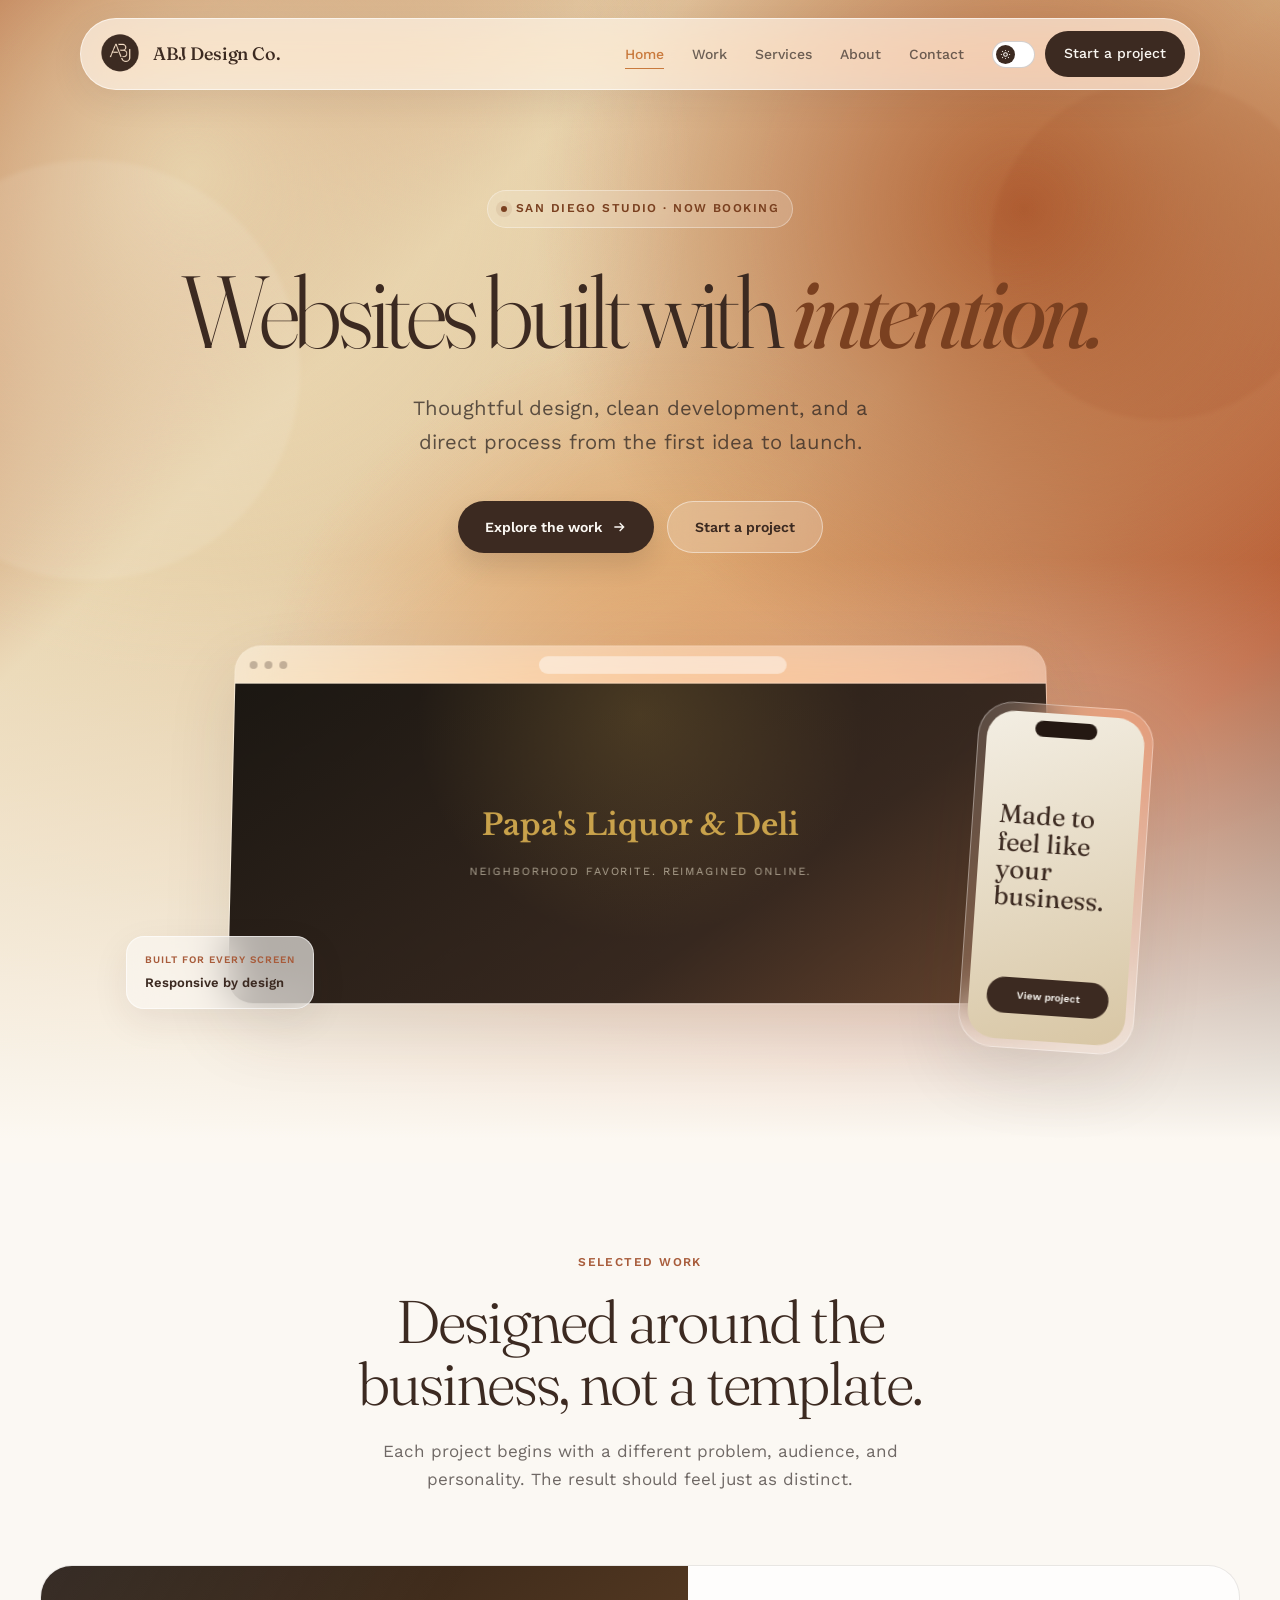
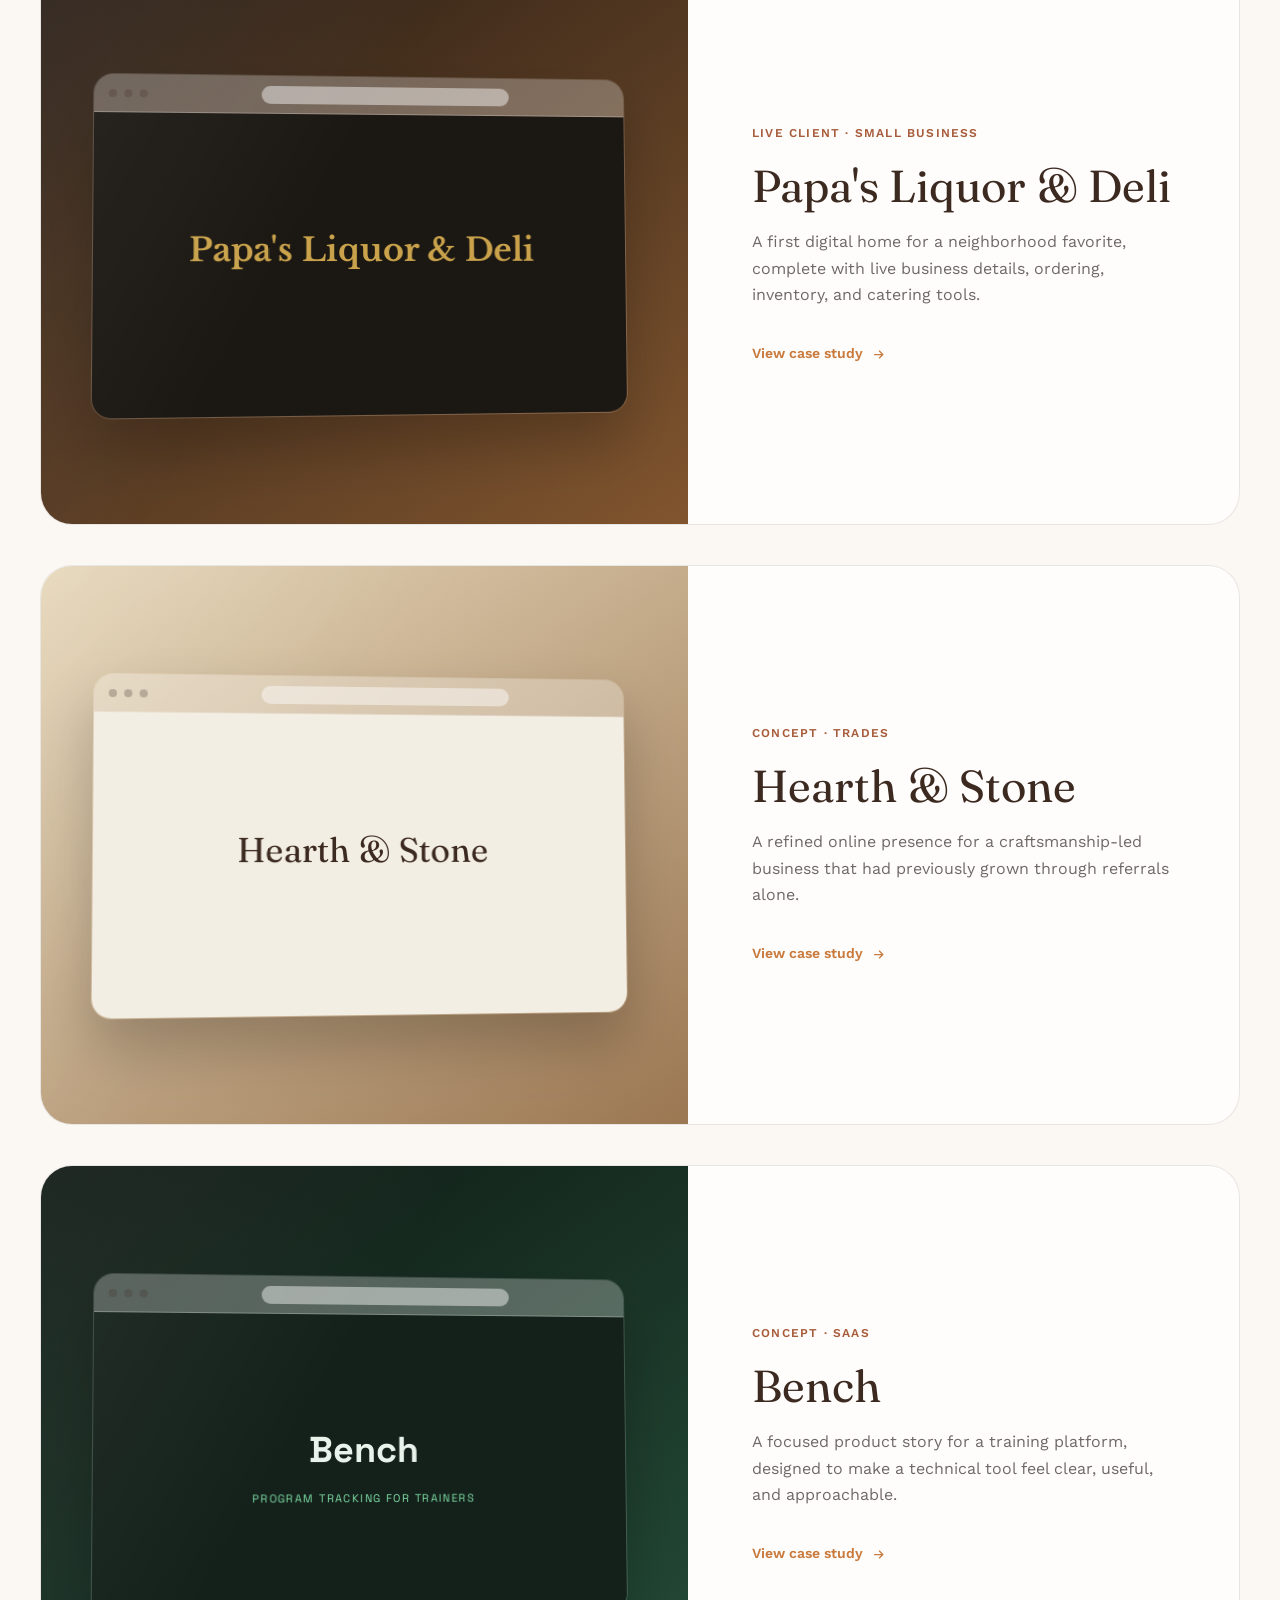
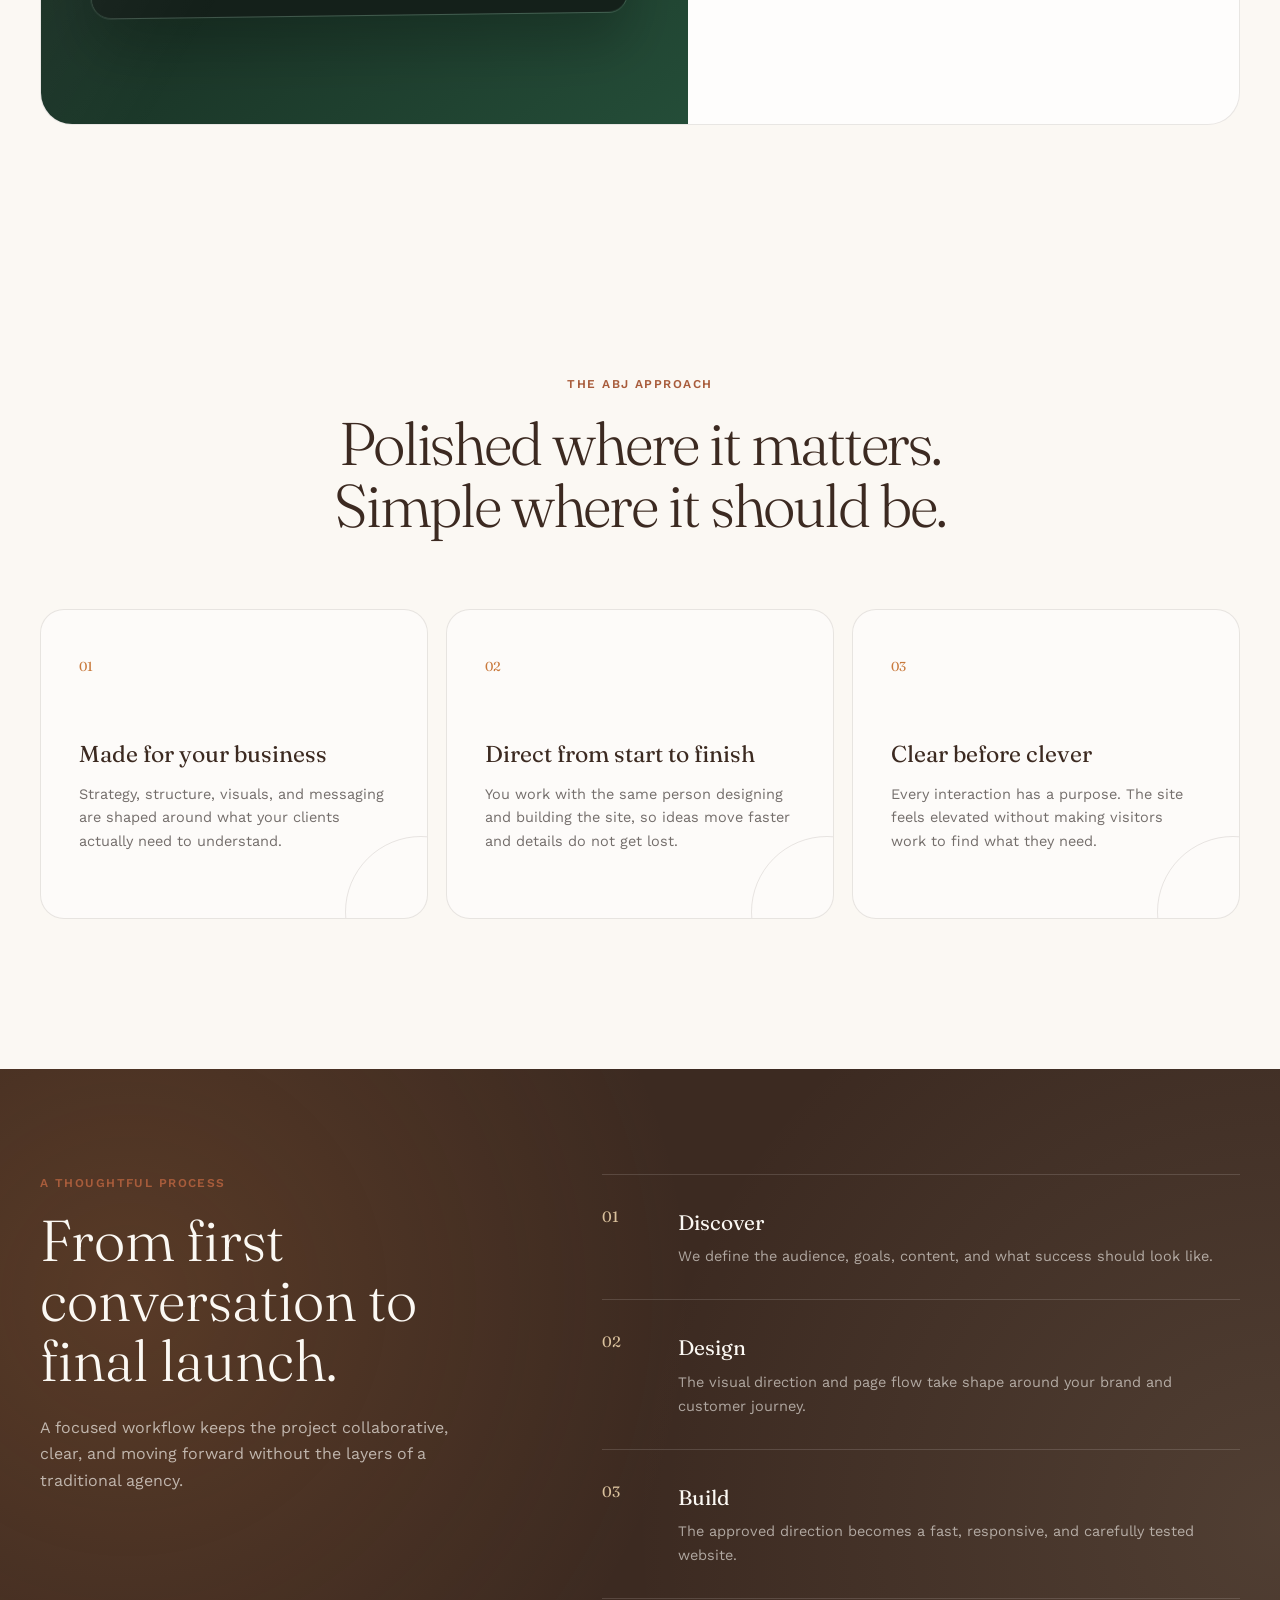
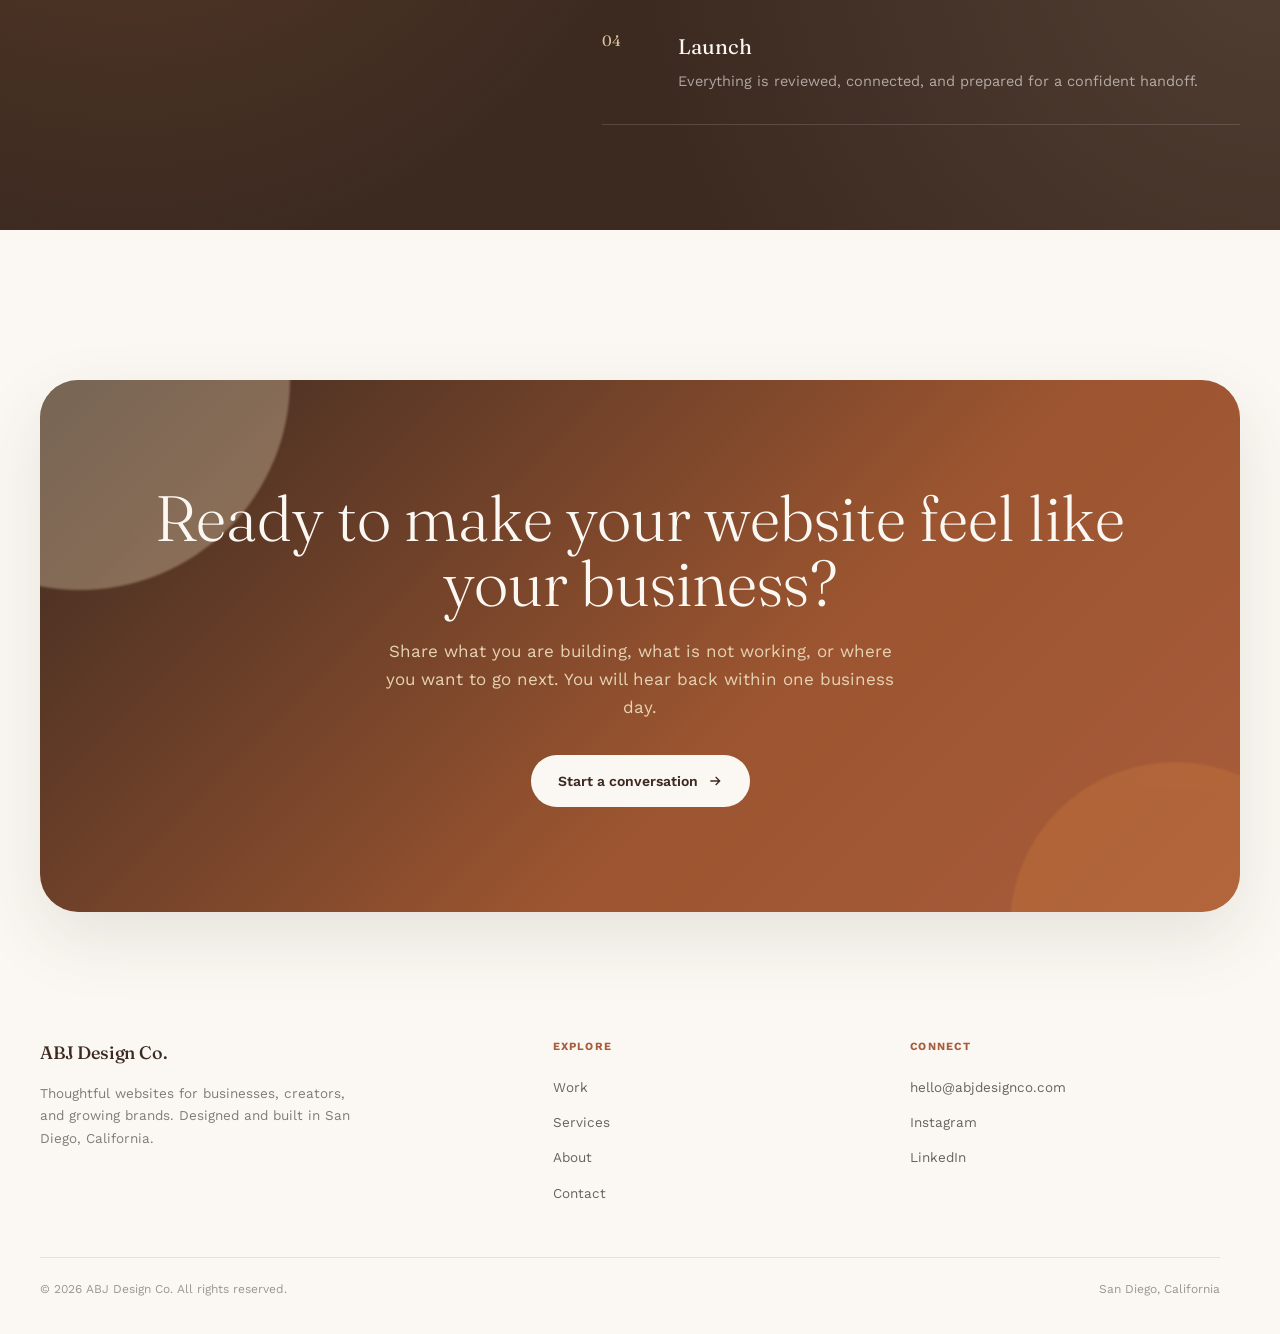
==== commit ab55246b: "Add files via upload" ====
--- a/index.html
+++ b/index.html
@@ -7,13 +7,15 @@
 <meta name="theme-color" content="#FBF8F3">
 <title>ABJ Design Co. | Websites built with intention</title>
 <script src="scripts/theme-init.js"></script>
-<link rel="preload" href="images/abj-icon-mark.png" as="image" type="image/png" fetchpriority="high">
+<link rel="preload" href="images/ABJ_logo_mark_d.png" as="image" type="image/png" fetchpriority="high">
 <link rel="preconnect" href="https://fonts.googleapis.com">
 <link rel="preconnect" href="https://fonts.gstatic.com" crossorigin>
 <link href="https://fonts.googleapis.com/css2?family=Fraunces:ital,opsz,wght@0,9..144,300;0,9..144,400;0,9..144,500;1,9..144,400&family=Libre+Baskerville:wght@400;700&family=Space+Grotesk:wght@400;500;600&family=Work+Sans:wght@300;400;500;600&display=swap" rel="stylesheet">
 <link rel="stylesheet" href="styles/tokens.css">
 <link rel="stylesheet" href="styles/core.css">
 <link rel="stylesheet" href="styles/pages/index.css">
+<link rel="stylesheet" href="styles/navigation-unified.css">
+<link rel="stylesheet" href="styles/readability-unified.css">
 </head>
 <body data-page="index">
 <a class="skip-link" href="#main">Skip to content</a>
@@ -21,7 +23,7 @@
 <header class="site-header" id="siteHeader">
   <div class="nav-shell">
     <a href="index.html" class="logo" aria-label="ABJ Design Co. home">
-      <img src="images/abj-icon-mark.png" width="128" height="128" decoding="async" fetchpriority="high" alt="" class="logo-badge">
+      <img src="images/ABJ_logo_mark_d.png" width="128" height="128" decoding="async" fetchpriority="high" alt="" class="logo-badge">
       <span class="logo-word">ABJ Design Co.</span>
     </a>
 
@@ -150,5 +152,6 @@
 </footer>
 
 <script src="scripts/app.js" defer></script>
+<script src="scripts/logo-theme.js" defer></script>
 </body>
 </html>
